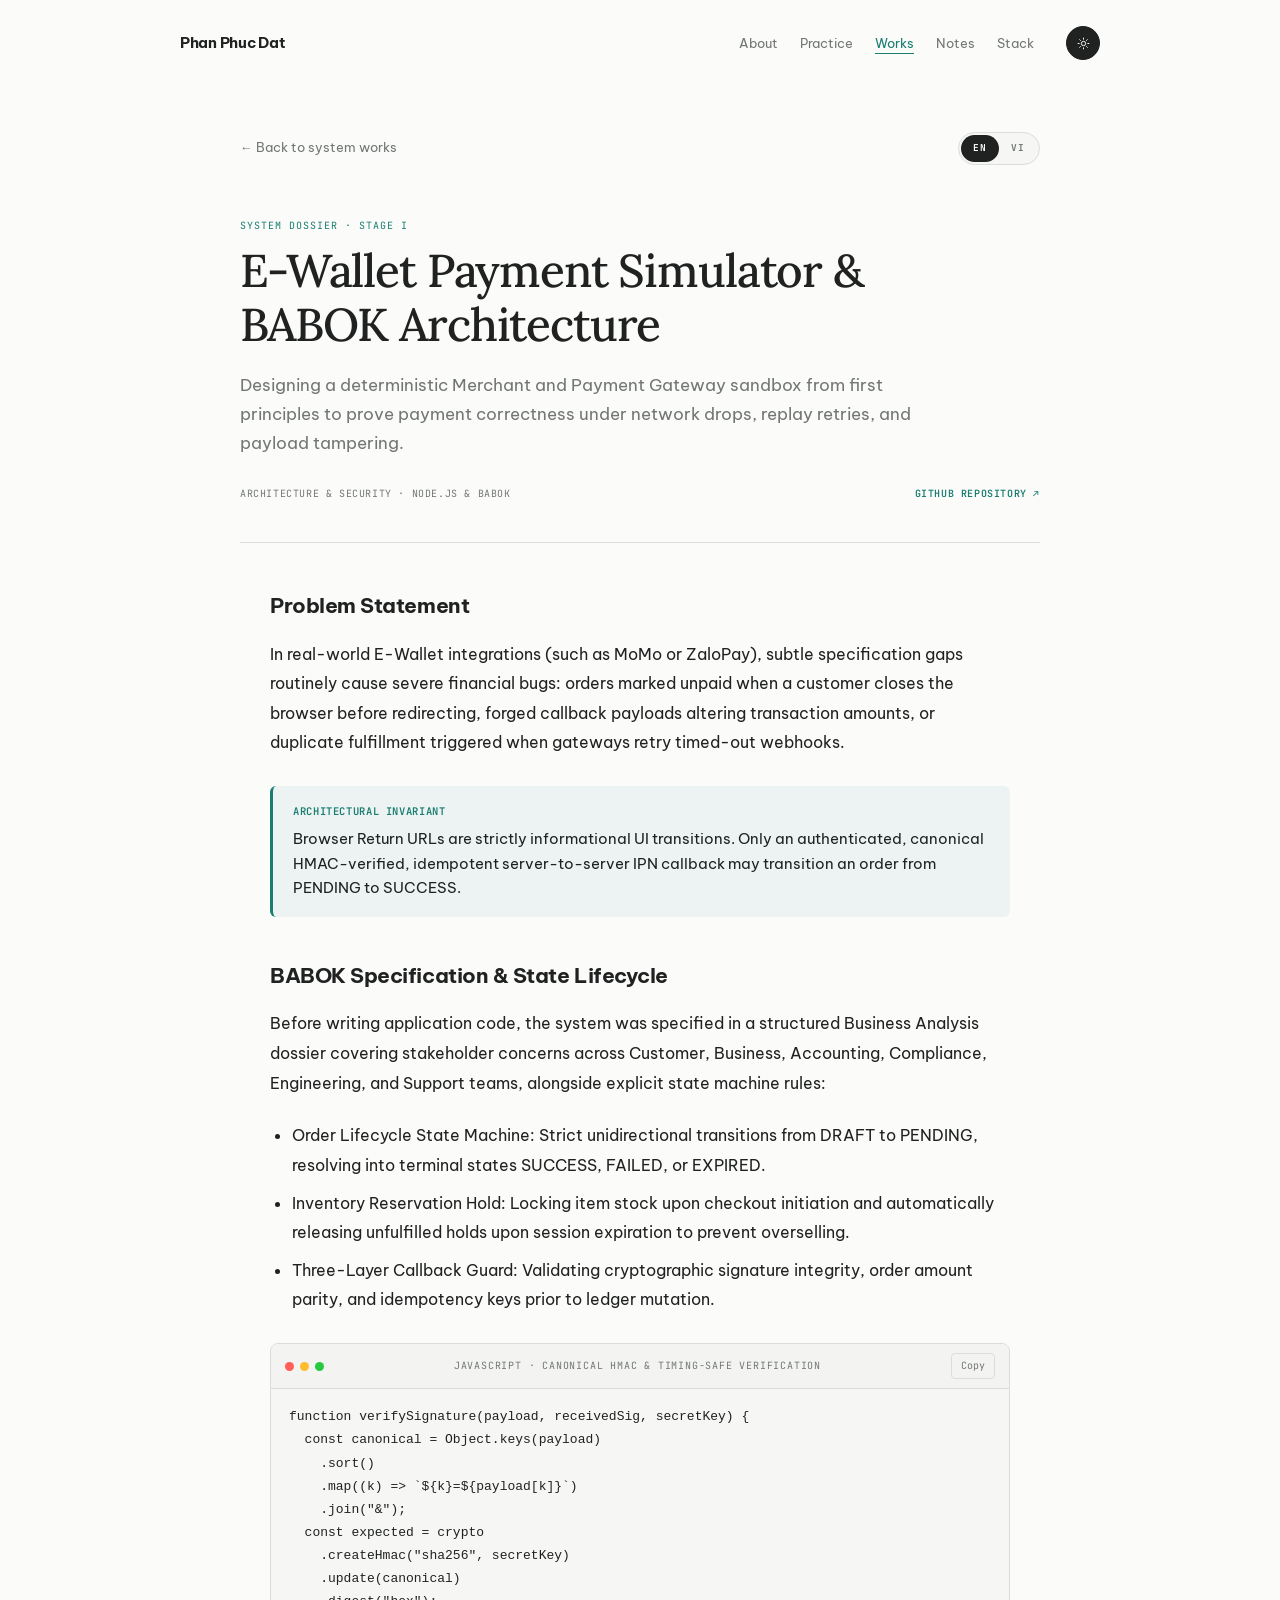
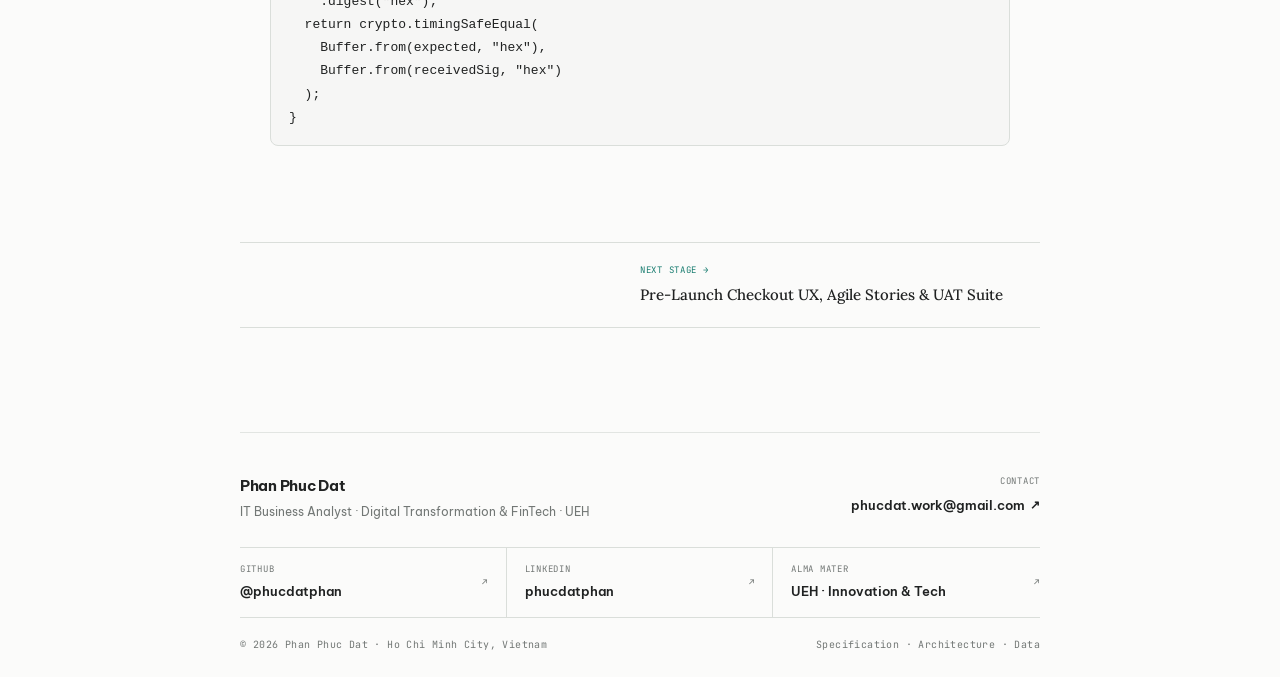
==== dossier.html @ 254a4514 "feat: rebuild multi-page editorial portfolio architecture inspired by nhdnhut.github.io" ====
<!doctype html>
<html lang="en">
<head>
  <meta charset="utf-8">
  <meta name="viewport" content="width=device-width, initial-scale=1">
  <meta name="description" content="Architectural System Dossier — Phan Phuc Dat">
  <title>System Dossier — Phan Phuc Dat</title>
  <link rel="icon" href="assets/favicon.svg" type="image/svg+xml">
  <link rel="preconnect" href="https://fonts.googleapis.com">
  <link rel="preconnect" href="https://fonts.gstatic.com" crossorigin>
  <script>document.documentElement.classList.add('js');try{document.documentElement.dataset.theme=localStorage.getItem('portfolio-theme')||(matchMedia('(prefers-color-scheme: dark)').matches?'dark':'light')}catch(e){document.documentElement.dataset.theme='light'}</script>
  <link rel="stylesheet" href="css/styles.css">
  <script defer src="config/portfolio.config.js"></script>
  <script defer src="js/site.js"></script>
</head>
<body data-page="dossier">
  <a class="skip-link" href="#main-content">Skip to content</a>
  <div class="site-shell">
    <div data-site-header></div>
    <main class="page-content" id="main-content">
      <div class="article-container" data-page-content></div>
    </main>
  </div>
</body>
</html>
---- css/styles.css ----
@import url("https://fonts.googleapis.com/css2?family=Be+Vietnam+Pro:ital,wght@0,300;0,400;0,500;0,600;0,700;1,400;1,600&family=JetBrains+Mono:ital,wght@0,400;0,500;0,600;1,400&family=Lora:ital,wght@0,400;0,500;0,600;1,400;1,500&display=swap");

:root {
  color-scheme: light;
  --page: #fbfbfa;
  --text: #202222;
  --muted: #727775;
  --line: #dadeda;
  --accent: #197d70;
  --spotlight: rgba(25, 125, 112, 0.055);
  --sans: "Be Vietnam Pro", -apple-system, BlinkMacSystemFont, "Segoe UI", Roboto, sans-serif;
  --serif: "Lora", Georgia, "Times New Roman", serif;
  --mono: "JetBrains Mono", "SFMono-Regular", Consolas, "Liberation Mono", monospace;
  --ease-out: cubic-bezier(0.16, 1, 0.3, 1);
}

:root[data-theme="dark"] {
  color-scheme: dark;
  --page: #171918;
  --text: #eeefec;
  --muted: #9b9f9c;
  --line: #343735;
  --accent: #71cabe;
  --spotlight: rgba(113, 202, 190, 0.065);
}

*, *::before, *::after { box-sizing: border-box; }
html { scroll-behavior: smooth; }
body {
  min-width: 0;
  min-height: 100vh;
  margin: 0;
  overflow-x: clip;
  color: var(--text);
  background: var(--page);
  font-family: var(--sans);
  font-size: 15px;
  line-height: 1.72;
  -webkit-font-smoothing: antialiased;
  transition: color 200ms ease, background-color 200ms ease;
}
a { color: inherit; text-decoration: none; }
button { font: inherit; }
img, svg { display: block; max-width: 100%; }
::selection { color: var(--page); background: var(--text); }

/* Subtle Cursor Aura */
.cursor-aura {
  position: fixed;
  top: 0;
  left: 0;
  z-index: -1;
  width: 480px;
  height: 480px;
  border-radius: 50%;
  pointer-events: none;
  background: radial-gradient(circle, var(--spotlight) 0%, transparent 68%);
  transform: translate3d(-999px, -999px, 0);
  will-change: transform;
}

/* Editorial First-Visit Preloader */
.site-loader {
  position: fixed;
  inset: 0;
  z-index: 120;
  background: var(--page);
  display: flex;
  flex-direction: column;
  align-items: center;
  justify-content: center;
  gap: 16px;
  transition: opacity 420ms var(--ease-out), visibility 420ms;
}
.site-loader.is-hidden {
  opacity: 0;
  visibility: hidden;
  pointer-events: none;
}
.loader-monogram {
  font-family: var(--serif);
  font-size: 24px;
  font-weight: 500;
  letter-spacing: -0.04em;
  color: var(--text);
}
.loader-track {
  width: 140px;
  height: 1.5px;
  background: var(--line);
  overflow: hidden;
}
.loader-fill {
  height: 100%;
  width: 0%;
  background: var(--accent);
  transition: width 460ms var(--ease-out);
}
.loader-label {
  font-family: var(--mono);
  font-size: 9px;
  letter-spacing: 0.14em;
  text-transform: uppercase;
  color: var(--muted);
}

/* Top Reading / Scroll Progress Hairline */
.scroll-progress {
  position: fixed;
  top: 0;
  left: 0;
  z-index: 90;
  width: 100%;
  height: 2px;
  background: var(--accent);
  transform-origin: 0 50%;
  transform: scaleX(0);
  will-change: transform;
}

.skip-link {
  position: fixed;
  z-index: 100;
  top: 10px;
  left: 10px;
  padding: 8px 12px;
  color: var(--page);
  background: var(--text);
  transform: translateY(-160%);
  font-size: 12px;
}
.skip-link:focus { transform: translateY(0); }

.site-shell { min-height: 100vh; display: flex; flex-direction: column; }
.page-content { flex: 1; opacity: 1; transform: none; }
.js .page-content { opacity: 0; transform: translateY(8px); }
.js .is-ready .page-content {
  opacity: 1;
  transform: none;
  transition: opacity 380ms var(--ease-out), transform 380ms var(--ease-out);
}
.js .is-leaving .page-content {
  opacity: 0;
  transform: translateY(-4px);
  transition: opacity 140ms ease, transform 140ms ease;
}

/* Header & Navigation */
.site-header {
  position: sticky;
  top: 0;
  z-index: 50;
  padding: 26px 0 16px;
  background: color-mix(in srgb, var(--page) 88%, transparent);
  backdrop-filter: blur(10px);
  -webkit-backdrop-filter: blur(10px);
  border-bottom: 1px solid transparent;
  transition: border-color 180ms ease, padding 180ms ease;
}
.site-header.is-scrolled {
  padding: 16px 0 14px;
  border-bottom-color: var(--line);
}
.header-inner {
  width: min(920px, calc(100% - 48px));
  display: grid;
  grid-template-columns: auto 1fr auto;
  align-items: center;
  gap: 32px;
  margin: 0 auto;
}
.brand {
  font-size: 14.5px;
  font-weight: 670;
  letter-spacing: -0.02em;
  white-space: nowrap;
  transition: opacity 150ms ease;
}
.brand:hover { opacity: 0.72; }
.main-nav {
  display: flex;
  align-items: center;
  justify-content: flex-end;
  gap: 22px;
}
.main-nav a {
  color: var(--muted);
  font-size: 13px;
  transition: color 150ms ease;
}
.main-nav a:hover,
.main-nav a[aria-current="page"] { color: var(--accent); }
.main-nav a[aria-current="page"] {
  text-decoration: underline;
  text-decoration-thickness: 1px;
  text-underline-offset: 5px;
}
.header-tools { display: flex; align-items: center; gap: 8px; }
.theme-toggle,
.menu-toggle {
  display: grid;
  place-items: center;
  padding: 0;
  border-radius: 50%;
  cursor: pointer;
}
.theme-toggle {
  width: 34px;
  height: 34px;
  flex: 0 0 34px;
  border: 1px solid var(--text);
  color: var(--page);
  background: var(--text);
  transition: opacity 150ms ease, transform 200ms var(--ease-out), color 180ms ease, background-color 180ms ease;
}
.theme-toggle:hover { opacity: 0.76; transform: scale(1.04); }
.theme-toggle svg { width: 13px; height: 13px; }

.menu-toggle {
  width: 34px;
  height: 34px;
  display: none;
  border: 1px solid var(--line);
  color: var(--text);
  background: transparent;
}
.menu-icon { position: relative; width: 14px; height: 10px; }
.menu-icon::before,
.menu-icon::after,
.menu-icon span {
  content: "";
  position: absolute;
  left: 0;
  width: 14px;
  height: 1px;
  background: currentColor;
  transition: transform 180ms ease, top 180ms ease, opacity 180ms ease;
}
.menu-icon::before { top: 0; }
.menu-icon span { top: 4.5px; }
.menu-icon::after { top: 9px; }
.menu-toggle[aria-expanded="true"] .menu-icon::before { top: 4.5px; transform: rotate(45deg); }
.menu-toggle[aria-expanded="true"] .menu-icon span { opacity: 0; }
.menu-toggle[aria-expanded="true"] .menu-icon::after { top: 4.5px; transform: rotate(-45deg); }

/* Layout Containers & Intro */
.container { width: min(920px, calc(100% - 48px)); margin: 0 auto; }
.article-container { width: min(800px, calc(100% - 48px)); margin: 0 auto; }

.intro {
  display: flex;
  align-items: center;
  justify-content: space-between;
  gap: 40px;
  padding: 74px 0 52px;
}
.overline {
  margin: 0 0 10px;
  color: var(--accent);
  font-family: var(--mono);
  font-size: 10px;
  letter-spacing: 0.1em;
  text-transform: uppercase;
}
.intro h1,
.page-intro h1 {
  margin: 0;
  font-weight: 680;
  line-height: 1.13;
  letter-spacing: -0.042em;
}
.intro h1 { font-size: clamp(34px, 5.4vw, 46px); }
.role { margin: 12px 0 0; color: var(--muted); font-size: 14px; }
.avatar {
  width: 98px;
  height: 98px;
  flex: 0 0 auto;
  border-radius: 50%;
  object-fit: cover;
  transition: transform 280ms var(--ease-out);
}
.avatar:hover { transform: scale(1.03); }

.page-intro { padding: 74px 0 50px; }
.page-intro h1 { max-width: 800px; font-size: clamp(34px, 5.2vw, 46px); }
.page-intro > p:last-child {
  max-width: 740px;
  margin: 18px 0 0;
  color: var(--muted);
  font-size: 15.5px;
  line-height: 1.72;
}

/* Sections & Prose */
.section { padding: 34px 0; }
.section h2 {
  width: max-content;
  max-width: 100%;
  margin: 0 0 18px;
  padding-bottom: 2px;
  border-bottom: 3px solid color-mix(in srgb, var(--text) 22%, transparent);
  font-size: 18px;
  font-weight: 670;
  line-height: 1.4;
  letter-spacing: -0.02em;
}
.prose { max-width: 780px; margin: 0; font-size: 15px; line-height: 1.78; }
.prose p { margin: 0 0 15px; }
.prose p:last-child { margin-bottom: 0; }
.prose a {
  color: var(--accent);
  text-decoration: underline;
  text-decoration-thickness: 1px;
  text-underline-offset: 3px;
  transition: color 150ms ease;
}
.prose a:hover { color: var(--text); }

.inline-links { display: flex; flex-wrap: wrap; gap: 12px 24px; margin-top: 22px; }
.inline-links a {
  display: inline-flex;
  align-items: center;
  gap: 5px;
  color: var(--accent);
  font-size: 13.5px;
  font-weight: 500;
  transition: transform 180ms var(--ease-out), color 150ms ease;
}
.inline-links a:hover {
  text-decoration: underline;
  text-underline-offset: 4px;
  transform: translateX(2px);
}
.arrow { font-size: 0.95em; line-height: 1; transition: transform 180ms var(--ease-out); }
a:hover .arrow { transform: translate(2px, -2px); }
.reach { padding-bottom: 52px; }

/* Scroll-Reveal Utility */
.reveal {
  opacity: 0;
  transform: translateY(16px);
  transition: opacity 560ms var(--ease-out), transform 560ms var(--ease-out);
  transition-delay: var(--d, 0ms);
}
.reveal.is-visible { opacity: 1; transform: translateY(0); }

/* Year / Now List */
.year-list { margin-top: 4px; border-top: 1px solid var(--line); }
.year-list > div {
  display: grid;
  grid-template-columns: 120px 1fr;
  gap: 24px;
  padding: 13px 0;
  border-bottom: 1px solid var(--line);
  transition: padding-left 200ms var(--ease-out);
}
.year-list > div:hover { padding-left: 6px; }
.year-list time,
.work-list time,
.research-list article > span,
.writing-list article > span,
.library-list > div > span {
  color: var(--muted);
  font-family: var(--mono);
  font-size: 9.5px;
  letter-spacing: 0.06em;
  text-transform: uppercase;
  padding-top: 4px;
}
.year-list p { margin: 0; font-size: 14.5px; line-height: 1.65; }
.year-list strong { font-weight: 640; }

/* Practice Directions & Field Notes Lists */
.research-list,
.work-list,
.library-list,
.writing-list { border-top: 1px solid var(--line); }

.research-list article,
.writing-list article {
  display: grid;
  grid-template-columns: 48px 1fr;
  gap: 24px;
  padding: 26px 0;
  border-bottom: 1px solid var(--line);
  transition: padding-left 220ms var(--ease-out), background-color 220ms ease;
}
.research-list article:hover,
.writing-list article:hover {
  padding-left: 8px;
}
.research-list small,
.writing-list small {
  color: var(--accent);
  font-family: var(--mono);
  font-size: 9px;
  letter-spacing: 0.08em;
  text-transform: uppercase;
}
.research-list h3,
.writing-list h3 {
  margin: 6px 0 8px;
  font-size: 18px;
  font-weight: 650;
  line-height: 1.42;
  letter-spacing: -0.02em;
  transition: color 160ms ease;
}
.writing-list a:hover h3 { color: var(--accent); }
.research-list p,
.writing-list p { margin: 0; color: var(--muted); font-size: 14px; line-height: 1.65; }
.writing-read-link {
  display: inline-flex;
  align-items: center;
  gap: 5px;
  margin-top: 12px;
  color: var(--accent);
  font-size: 12.5px;
  font-weight: 600;
}

/* Architectural Works Cards (Practice & Works Page) */
.filter-bar {
  display: flex;
  flex-wrap: wrap;
  gap: 8px;
  margin-bottom: 20px;
}
.filter-pill {
  padding: 5px 12px;
  border: 1px solid var(--line);
  border-radius: 999px;
  background: transparent;
  color: var(--muted);
  font-family: var(--mono);
  font-size: 10px;
  letter-spacing: 0.06em;
  text-transform: uppercase;
  cursor: pointer;
  transition: all 160ms ease;
}
.filter-pill:hover { color: var(--text); border-color: var(--text); }
.filter-pill.is-active {
  color: var(--page);
  background: var(--text);
  border-color: var(--text);
}

.research-works-list {
  border-top: 1px solid var(--line);
  margin-top: 8px;
}
.research-work-card {
  position: relative;
  padding: 28px 0;
  border-bottom: 1px solid var(--line);
  transition: padding-left 220ms var(--ease-out);
}
.research-work-card:hover { padding-left: 8px; }
.research-work-meta {
  display: flex;
  align-items: center;
  gap: 10px;
  margin-bottom: 8px;
}
.research-status {
  display: inline-block;
  font-family: var(--mono);
  font-size: 9px;
  font-weight: 600;
  text-transform: uppercase;
  letter-spacing: 0.06em;
  padding: 3px 9px;
  border-radius: 999px;
  background: color-mix(in srgb, var(--accent) 14%, transparent);
  color: var(--accent);
  border: 1px solid color-mix(in srgb, var(--accent) 30%, transparent);
}
.research-period {
  font-family: var(--mono);
  font-size: 9.5px;
  color: var(--muted);
  text-transform: uppercase;
}
.research-work-title {
  margin: 0 0 10px;
  font-size: 19.5px;
  font-weight: 670;
  letter-spacing: -0.02em;
  line-height: 1.35;
}
.research-title-link:hover { color: var(--accent); }
.research-work-abstract {
  margin: 0 0 16px;
  color: var(--muted);
  font-size: 14.5px;
  line-height: 1.7;
  max-width: 780px;
}
.research-explanation {
  margin: 16px 0;
  padding: 14px 18px;
  border-left: 3px solid var(--accent);
  background: color-mix(in srgb, var(--accent) 6%, var(--page));
  border-radius: 0 6px 6px 0;
  font-size: 13.5px;
  line-height: 1.68;
  max-width: 780px;
}
.research-explanation strong {
  display: block;
  margin-bottom: 5px;
  color: var(--accent);
  font-size: 10.5px;
  text-transform: uppercase;
  letter-spacing: 0.06em;
  font-family: var(--mono);
}
.research-explanation p { margin: 0; color: var(--text); }
.research-work-footer {
  display: flex;
  align-items: center;
  justify-content: space-between;
  gap: 16px;
  margin-top: 18px;
  flex-wrap: wrap;
}
.research-tags { display: flex; flex-wrap: wrap; gap: 6px; }
.tag-badge {
  font-family: var(--mono);
  font-size: 9.5px;
  padding: 3px 8px;
  border-radius: 4px;
  background: color-mix(in srgb, var(--line) 36%, transparent);
  color: var(--muted);
}
.research-links { display: flex; align-items: center; gap: 18px; flex-wrap: wrap; }
.research-link-btn {
  display: inline-flex;
  align-items: center;
  gap: 5px;
  font-size: 13px;
  font-weight: 600;
  color: var(--accent);
}
.research-link-btn:hover { text-decoration: underline; text-underline-offset: 4px; }

/* Stack / Catalog List */
.library-list > div {
  display: grid;
  grid-template-columns: 160px 1fr;
  gap: 28px;
  padding: 22px 0;
  border-bottom: 1px solid var(--line);
  transition: padding-left 200ms var(--ease-out);
}
.library-list > div:hover { padding-left: 6px; }
.library-list h3 {
  margin: 0 0 6px;
  font-size: 16px;
  font-weight: 650;
  letter-spacing: -0.02em;
}
.library-list p { margin: 0 0 12px; color: var(--muted); font-size: 13.5px; line-height: 1.65; }

/* Dossier & Field Note Article Reader */
.writing-article { padding: 54px 0 68px; }
.writing-article-toolbar {
  min-height: 34px;
  display: flex;
  align-items: center;
  justify-content: space-between;
  gap: 20px;
}
.writing-back {
  display: inline-flex;
  align-items: center;
  gap: 7px;
  color: var(--muted);
  font-size: 12.5px;
  transition: color 150ms ease, transform 180ms var(--ease-out);
}
.writing-back:hover { color: var(--accent); transform: translateX(-2px); }
.writing-language-toggle {
  display: inline-grid;
  grid-template-columns: repeat(2, 1fr);
  padding: 2px;
  border: 1px solid var(--line);
  border-radius: 999px;
  background: color-mix(in srgb, var(--line) 18%, transparent);
}
.writing-language-toggle button {
  min-width: 38px;
  height: 27px;
  padding: 0 10px;
  border: 0;
  border-radius: 999px;
  color: var(--muted);
  background: transparent;
  font: 700 9.5px/1 var(--mono);
  letter-spacing: 0.06em;
  cursor: pointer;
  transition: color 150ms ease, background 150ms ease;
}
.writing-language-toggle button[aria-pressed="true"] {
  color: var(--page);
  background: var(--text);
}

.writing-article-header {
  padding: 52px 0 40px;
  border-bottom: 1px solid var(--line);
}
.writing-article-header h1 {
  max-width: 760px;
  margin: 0;
  font-family: var(--serif);
  font-size: clamp(32px, 5vw, 46px);
  font-weight: 500;
  line-height: 1.16;
  letter-spacing: -0.025em;
}
.writing-lead {
  max-width: 720px;
  margin: 20px 0 0;
  color: var(--muted);
  font-size: 17px;
  line-height: 1.72;
}
.writing-meta {
  display: flex;
  flex-wrap: wrap;
  align-items: center;
  justify-content: space-between;
  gap: 16px;
  margin-top: 26px;
  color: var(--muted);
  font-family: var(--mono);
  font-size: 10px;
  letter-spacing: 0.06em;
  text-transform: uppercase;
}
.writing-body {
  max-width: 740px;
  margin: 0 auto;
  padding: 44px 0 28px;
  font-size: 16px;
  line-height: 1.85;
}
.writing-body h2 {
  margin: 40px 0 14px;
  font-size: 21px;
  font-weight: 670;
  letter-spacing: -0.022em;
}
.writing-body h2:first-child { margin-top: 0; }
.writing-body p { margin: 0 0 1.45em; }
.writing-body ul { margin: 0 0 1.5em; padding-left: 22px; }
.writing-body li { margin-bottom: 8px; }
.writing-body :not(pre) > code {
  padding: 2px 6px;
  border: 1px solid var(--line);
  border-radius: 4px;
  background: color-mix(in srgb, var(--line) 30%, transparent);
  color: var(--accent);
  font-family: var(--mono);
  font-size: 0.86em;
}

/* Callout & Code Window */
.callout {
  margin: 28px 0;
  padding: 16px 20px;
  border-radius: 6px;
  border-left: 3.5px solid var(--accent);
  background: color-mix(in srgb, var(--accent) 6%, transparent);
}
.callout-header {
  margin-bottom: 6px;
  font-family: var(--mono);
  font-weight: 600;
  font-size: 10.5px;
  text-transform: uppercase;
  letter-spacing: 0.06em;
  color: var(--accent);
}
.callout p { margin: 0; font-size: 14.5px; line-height: 1.68; }

.code-window {
  margin: 28px 0;
  border: 1px solid var(--line);
  border-radius: 8px;
  overflow: hidden;
  background: color-mix(in srgb, var(--line) 16%, var(--page));
}
.code-window-bar {
  display: flex;
  align-items: center;
  justify-content: space-between;
  padding: 9px 14px;
  border-bottom: 1px solid var(--line);
  background: color-mix(in srgb, var(--line) 24%, var(--page));
}
.code-dots { display: flex; align-items: center; gap: 6px; }
.code-dot { width: 9px; height: 9px; border-radius: 50%; }
.code-dot.red { background: #ff5f56; }
.code-dot.yellow { background: #ffbd2e; }
.code-dot.green { background: #27c93f; }
.code-lang {
  font-family: var(--mono);
  font-size: 10px;
  text-transform: uppercase;
  letter-spacing: 0.08em;
  color: var(--muted);
}
.code-copy-btn {
  padding: 3px 9px;
  font-family: var(--mono);
  font-size: 10px;
  color: var(--muted);
  background: transparent;
  border: 1px solid var(--line);
  border-radius: 4px;
  cursor: pointer;
  transition: all 150ms ease;
}
.code-copy-btn:hover { color: var(--text); border-color: var(--text); }
.code-copy-btn.is-copied { color: var(--accent); border-color: var(--accent); }
.code-window pre {
  margin: 0;
  padding: 16px 18px;
  overflow-x: auto;
  font-family: var(--mono);
  font-size: 13px;
  line-height: 1.7;
}

.writing-neighbors {
  display: grid;
  grid-template-columns: 1fr 1fr;
  margin-top: 40px;
  border-top: 1px solid var(--line);
  border-bottom: 1px solid var(--line);
}
.writing-neighbors > a { min-width: 0; padding: 20px 18px 22px 0; transition: opacity 150ms ease; }
.writing-neighbors > a + a { padding-right: 0; padding-left: 18px; border-left: 1px solid var(--line); text-align: right; }
.writing-neighbors small {
  display: block;
  margin-bottom: 6px;
  color: var(--accent);
  font-family: var(--mono);
  font-size: 9px;
  text-transform: uppercase;
  letter-spacing: 0.08em;
}
.writing-neighbors strong {
  display: block;
  font-family: var(--serif);
  font-size: 15px;
  font-weight: 500;
  line-height: 1.4;
}
.writing-neighbors a:hover strong { color: var(--accent); }

/* Shared Full-Bleed Footer */
.site-footer {
  position: relative;
  z-index: 0;
  margin-top: 36px;
  padding: 42px 0 38px;
  color: var(--text);
}
.site-footer::before {
  content: "";
  position: absolute;
  z-index: -1;
  inset: 0;
  border-top: 1px solid var(--line);
  background: var(--page);
  box-shadow: 0 0 0 100vmax var(--page);
  clip-path: inset(0 -100vmax);
}
.footer-main {
  display: grid;
  grid-template-columns: 1fr auto;
  align-items: start;
  gap: 32px;
  padding-bottom: 24px;
}
.footer-identity strong { display: block; font-size: 14.5px; font-weight: 670; letter-spacing: -0.02em; }
.footer-identity span { display: block; margin-top: 3px; color: var(--muted); font-size: 12px; }
.footer-contact { text-align: right; }
.footer-contact > span,
.footer-links a > span {
  display: block;
  color: var(--muted);
  font-family: var(--mono);
  font-size: 9px;
  letter-spacing: 0.08em;
  text-transform: uppercase;
}
.footer-contact a {
  display: inline-flex;
  align-items: center;
  gap: 5px;
  margin-top: 4px;
  font-size: 13px;
  font-weight: 600;
  transition: opacity 150ms ease;
}
.footer-contact a:hover,
.footer-links a:hover { opacity: 0.62; }
.footer-links {
  display: grid;
  grid-template-columns: repeat(3, 1fr);
  border-top: 1px solid var(--line);
  border-bottom: 1px solid var(--line);
}
.footer-links a {
  display: grid;
  grid-template-columns: 1fr 14px;
  gap: 4px 10px;
  min-width: 0;
  padding: 14px 18px;
  border-right: 1px solid var(--line);
  transition: opacity 150ms ease;
}
.footer-links a:first-child { padding-left: 0; }
.footer-links a:last-child { padding-right: 0; border-right: 0; }
.footer-links a strong {
  grid-column: 1;
  font-size: 12.5px;
  font-weight: 560;
  overflow: hidden;
  text-overflow: ellipsis;
  white-space: nowrap;
}
.footer-links a > .arrow { grid-column: 2; grid-row: 1 / span 2; align-self: center; justify-self: end; }
.footer-bottom {
  display: flex;
  align-items: center;
  justify-content: space-between;
  gap: 20px;
  margin-top: 18px;
  color: var(--muted);
  font-family: var(--mono);
  font-size: 10px;
  letter-spacing: 0.04em;
}

/* Back-to-top button */
.back-top {
  position: fixed;
  right: 24px;
  bottom: 24px;
  z-index: 60;
  width: 36px;
  height: 36px;
  border-radius: 50%;
  border: 1px solid var(--line);
  background: var(--page);
  color: var(--text);
  display: grid;
  place-items: center;
  cursor: pointer;
  opacity: 0;
  transform: translateY(10px);
  pointer-events: none;
  transition: opacity 220ms ease, transform 220ms var(--ease-out), border-color 160ms ease;
}
.back-top.is-shown { opacity: 1; transform: translateY(0); pointer-events: auto; }
.back-top:hover { border-color: var(--accent); color: var(--accent); transform: translateY(-2px); }

a:focus-visible,
button:focus-visible { outline: 2px solid var(--accent); outline-offset: 3px; }

/* Responsive */
@media (max-width: 760px) {
  .header-inner,
  .container,
  .article-container { width: min(100% - 32px, 720px); }
  .main-nav {
    position: absolute;
    z-index: 40;
    top: 62px;
    left: 16px;
    right: 16px;
    display: none;
    flex-direction: column;
    align-items: flex-start;
    gap: 0;
    padding: 12px 16px;
    border: 1px solid var(--line);
    background: var(--page);
  }
  .main-nav.is-open { display: flex; }
  .main-nav a { width: 100%; padding: 9px 0; }
  .menu-toggle { display: grid; }
  .intro, .page-intro { padding-top: 52px; }
  .library-list > div { grid-template-columns: 1fr; gap: 6px; }
  .cursor-aura { display: none; }
}

@media (max-width: 520px) {
  .intro { align-items: flex-end; gap: 18px; }
  .avatar { width: 74px; height: 74px; }
  .year-list > div { grid-template-columns: 84px 1fr; gap: 14px; }
  .research-list article, .writing-list article { grid-template-columns: 32px 1fr; gap: 12px; }
  .writing-neighbors { grid-template-columns: 1fr; }
  .writing-neighbors > a + a { padding-left: 0; border-left: 0; border-top: 1px solid var(--line); text-align: left; }
  .footer-main, .footer-links { grid-template-columns: 1fr; gap: 16px; }
  .footer-contact { text-align: left; }
  .footer-links a, .footer-links a:first-child, .footer-links a:last-child {
    padding: 12px 0;
    border-right: 0;
    border-bottom: 1px solid var(--line);
  }
  .footer-links a:last-child { border-bottom: 0; }
  .footer-bottom { flex-direction: column; align-items: flex-start; gap: 8px; }
}

@media (prefers-reduced-motion: reduce) {
  *, *::before, *::after { animation-duration: 0.01ms !important; transition-duration: 0.01ms !important; scroll-behavior: auto !important; }
  .site-loader { display: none !important; }
  .reveal, .js .page-content { opacity: 1 !important; transform: none !important; }
}
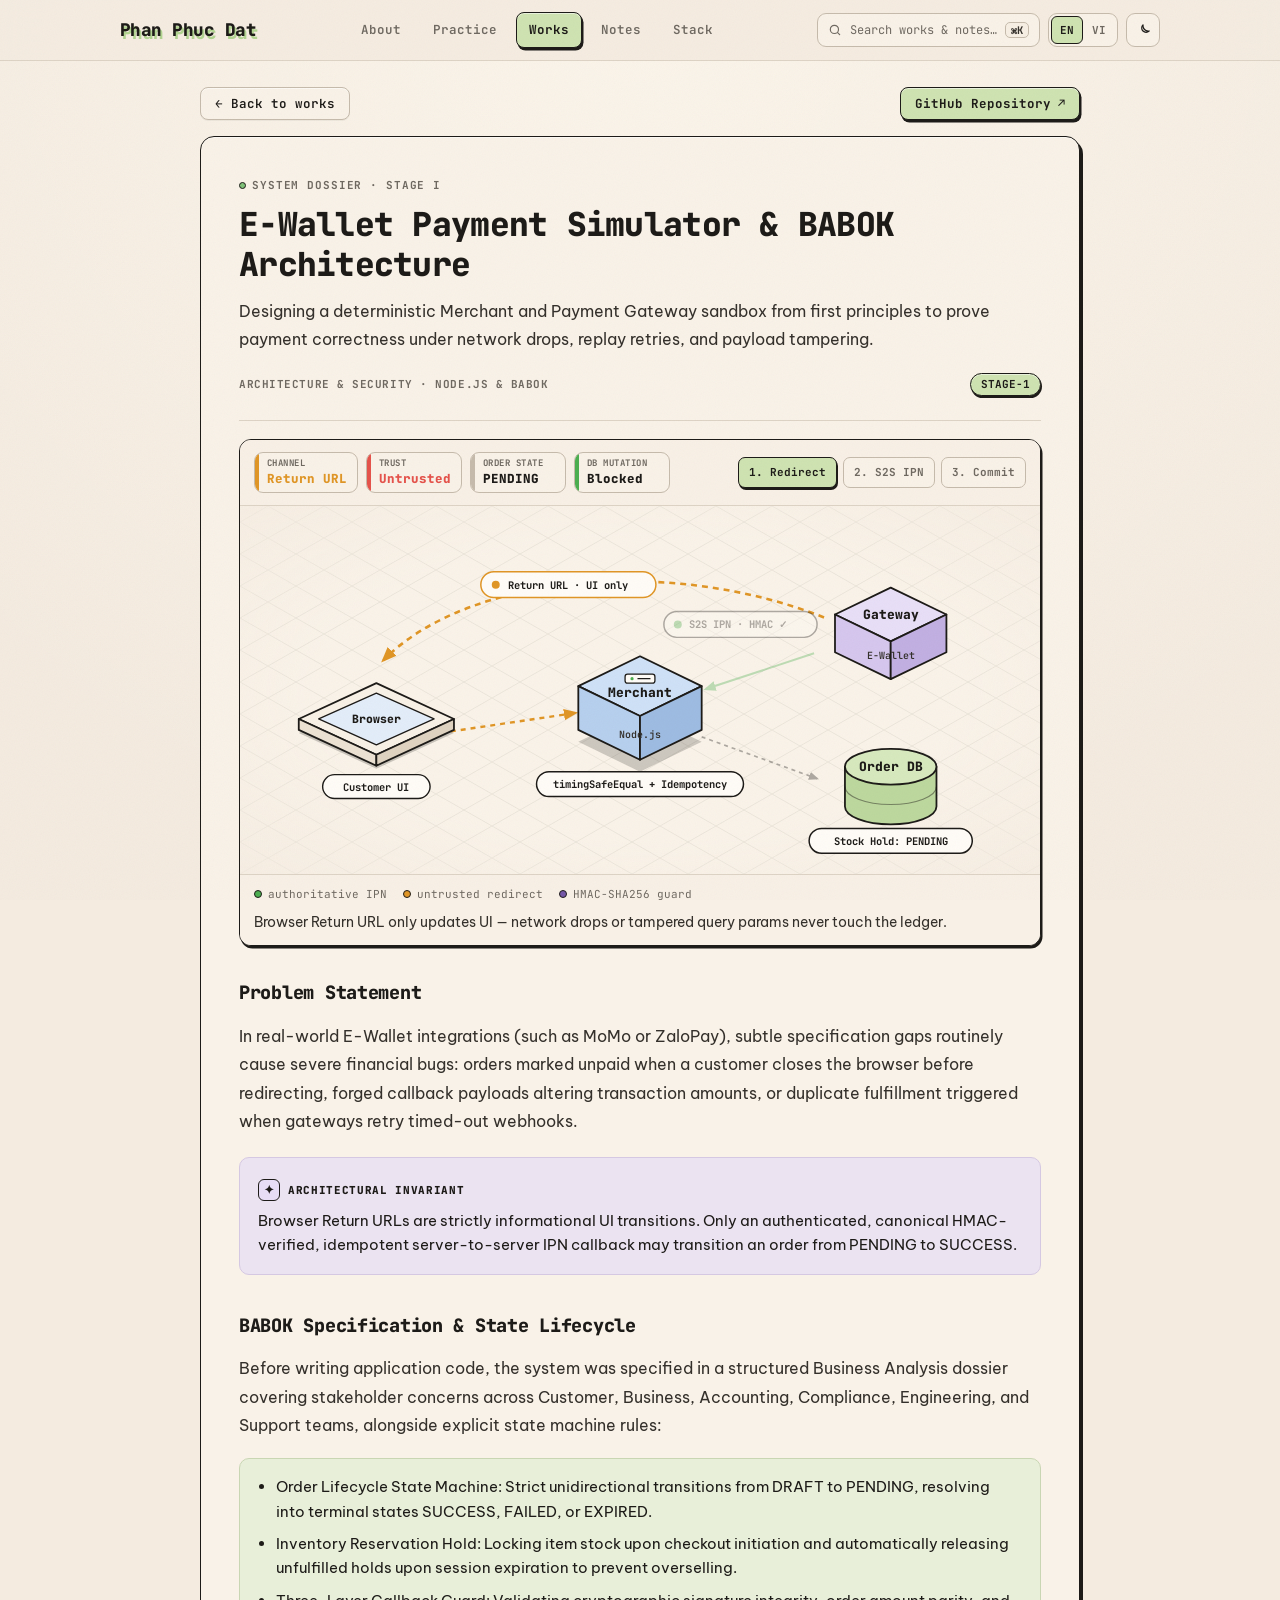
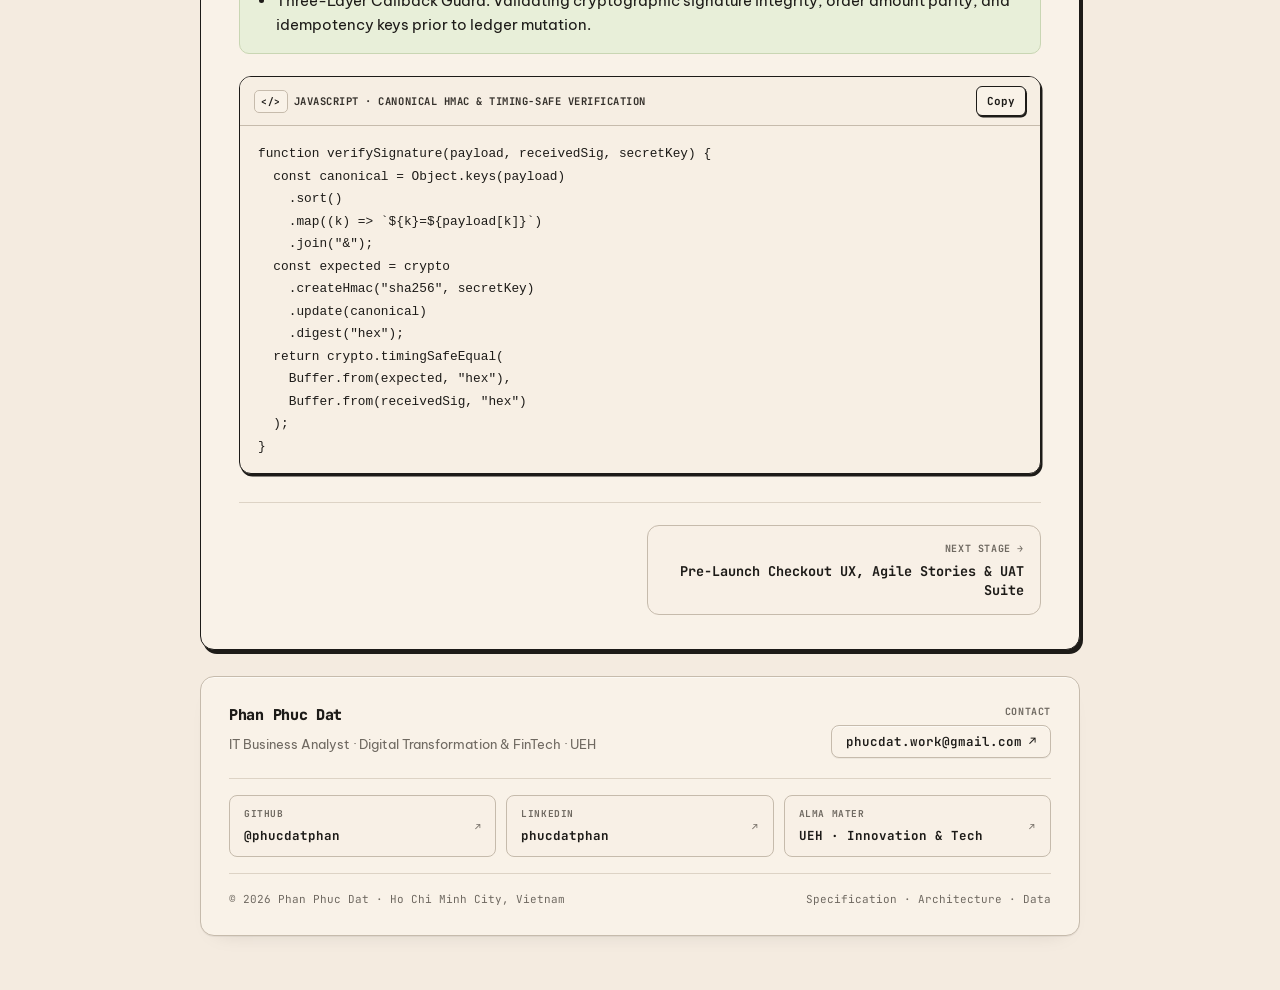
==== commit 48e851ed: "Redesign portfolio with warm paper neo-brutalist theme, Cmd+K search, and interactive SVG diagrams" ====
--- a/dossier.html
+++ b/dossier.html
@@ -3,14 +3,16 @@
 <head>
   <meta charset="utf-8">
   <meta name="viewport" content="width=device-width, initial-scale=1">
+  <meta name="theme-color" content="#f4ebe0">
   <meta name="description" content="Architectural System Dossier — Phan Phuc Dat">
   <title>System Dossier — Phan Phuc Dat</title>
   <link rel="icon" href="assets/favicon.svg" type="image/svg+xml">
   <link rel="preconnect" href="https://fonts.googleapis.com">
   <link rel="preconnect" href="https://fonts.gstatic.com" crossorigin>
-  <script>document.documentElement.classList.add('js');try{document.documentElement.dataset.theme=localStorage.getItem('portfolio-theme')||(matchMedia('(prefers-color-scheme: dark)').matches?'dark':'light')}catch(e){document.documentElement.dataset.theme='light'}</script>
+  <script>document.documentElement.classList.add('js');try{document.documentElement.dataset.theme=localStorage.getItem('portfolio-theme')||'light'}catch(e){document.documentElement.dataset.theme='light'}</script>
   <link rel="stylesheet" href="css/styles.css">
   <script defer src="config/portfolio.config.js"></script>
+  <script defer src="js/diagrams.js"></script>
   <script defer src="js/site.js"></script>
 </head>
 <body data-page="dossier">
--- a/css/styles.css
+++ b/css/styles.css
@@ -1,118 +1,220 @@
-@import url("https://fonts.googleapis.com/css2?family=Be+Vietnam+Pro:ital,wght@0,300;0,400;0,500;0,600;0,700;1,400;1,600&family=JetBrains+Mono:ital,wght@0,400;0,500;0,600;1,400&family=Lora:ital,wght@0,400;0,500;0,600;1,400;1,500&display=swap");
+@import url("https://fonts.googleapis.com/css2?family=Be+Vietnam+Pro:ital,wght@0,400;0,500;0,600;0,700;1,400&family=JetBrains+Mono:ital,wght@0,400;0,500;0,600;0,700;0,800;1,400&display=swap");
 
 :root {
   color-scheme: light;
-  --page: #fbfbfa;
-  --text: #202222;
-  --muted: #727775;
-  --line: #dadeda;
-  --accent: #197d70;
-  --spotlight: rgba(25, 125, 112, 0.055);
+  /* Core Paper & Ink (designed-to-scale palette) */
+  --paper: #f4ebe0;
+  --paper-2: #f7efe4;
+  --sheet: #f9f2e8;
+  --card: #f8f0e6;
+  --card-2: #f6eee3;
+  --stage-bg: #faf3e9;
+
+  --ink: #1d1b18;
+  --ink-2: #34302b;
+  --muted: #6f6961;
+  --muted-2: #8b847a;
+  --edge: #46413b;
+  --line: #ddd3c5;
+  --line-soft: #e6ddd0;
+  --line-strong: #c6bbac;
+  --drop: #1d1b18;
+
+  /* Semantic Pastel Accents */
+  --green: #cfe3b2;
+  --green-2: #b2d491;
+  --green-3: #7fc278;
+  --green-tile: #e8efd9;
+  --green-tile-line: #c9d6b3;
+
+  --violet: #e7ddf5;
+  --violet-tile: #ebe3f1;
+  --violet-tile-line: #d5c8e2;
+
+  --sand: #f6e6c9;
+  --sand-line: #dfc89e;
+  --mint: #dff0de;
+  --mint-line: #bdd7bb;
+  --orange: #fcdcbd;
+
+  --warn-bg: #fbebe7;
+  --warn-line: #ebbcb3;
+  --warn-ink: #8f2a22;
+
+  --good: #4caf50;
+  --warn: #e09626;
+  --bad: #e5534b;
+
+  /* Highlighter & Glow */
+  --hl-green: rgba(178, 212, 145, 0.56);
+  --hl-green-strong: rgba(178, 212, 145, 0.78);
+  --top-glow: rgba(255, 250, 240, 0.65);
+  --specular: rgba(255, 255, 255, 0.55);
+
+  /* Isometric SVG Palette (Light) */
+  --svg-cream: #f8f1e6;
+  --svg-cream-side: #ece2d3;
+  --svg-cream-dark: #dfd3c1;
+  --svg-blue-top: #cfe1f7;
+  --svg-blue-left: #b7d0ee;
+  --svg-blue-right: #9ebce2;
+  --svg-blue-soft: #e3edf9;
+  --svg-blue-stroke: #3b6ea5;
+  --svg-violet-top: #e8dff7;
+  --svg-violet-left: #d6c7ee;
+  --svg-violet-right: #c2b0e2;
+  --svg-violet-stroke: #7558a8;
+  --svg-green-top: #d7e9be;
+  --svg-green-side: #bdd89e;
+  --svg-green-dark: #a6c785;
+  --svg-sand-top: #f8e8ca;
+  --svg-sand-left: #ebd4ad;
+  --svg-sand-right: #dec092;
+  --svg-pill-bg: #fffcf7;
+  --svg-shadow: #1d1b18;
+  --grid-stroke: rgba(111, 105, 97, 0.14);
+
+  /* Radii & Shadows */
+  --radius-btn: 8px;
+  --radius-chip: 9px;
+  --radius-callout: 10px;
+  --radius-card: 12px;
+  --radius-sheet: 14px;
+  --pop-shadow: 1.5px 2.5px 0 var(--drop);
+  --pop-shadow-lg: 3px 4px 0 var(--drop);
+  --brand-shadow: 2px 2.5px 0 var(--green-2);
+  --brand-shadow-hover: 3px 3.5px 0 var(--green-2);
+  --sheet-shadow: inset 0 1px 0 var(--specular), 0 1px 0 rgba(29, 27, 24, 0.06), 0 18px 36px -28px rgba(29, 27, 24, 0.25);
+  --card-shadow: inset 0 1px 0 var(--specular), 0 1px 0 rgba(29, 27, 24, 0.05), 0 10px 22px -18px rgba(29, 27, 24, 0.22);
+
+  /* Hybrid Typography (User choice: JetBrains Mono headings/UI + Be Vietnam Pro prose) */
+  --mono: "JetBrains Mono", ui-monospace, SFMono-Regular, Menlo, Consolas, monospace;
   --sans: "Be Vietnam Pro", -apple-system, BlinkMacSystemFont, "Segoe UI", Roboto, sans-serif;
-  --serif: "Lora", Georgia, "Times New Roman", serif;
-  --mono: "JetBrains Mono", "SFMono-Regular", Consolas, "Liberation Mono", monospace;
   --ease-out: cubic-bezier(0.16, 1, 0.3, 1);
 }
 
 :root[data-theme="dark"] {
   color-scheme: dark;
-  --page: #171918;
-  --text: #eeefec;
-  --muted: #9b9f9c;
-  --line: #343735;
-  --accent: #71cabe;
-  --spotlight: rgba(113, 202, 190, 0.065);
+  --paper: #211e1a;
+  --paper-2: #25211c;
+  --sheet: #28241f;
+  --card: #26231e;
+  --card-2: #24201c;
+  --stage-bg: #292520;
+
+  --ink: #efe6d6;
+  --ink-2: #ddd3c2;
+  --muted: #a3998b;
+  --muted-2: #8d7f6c;
+  --edge: #c6bfb7;
+  --line: #36312a;
+  --line-soft: #2e2923;
+  --line-strong: #51493f;
+  --drop: #050403;
+
+  --green: #3f4c2b;
+  --green-2: #2e3b22;
+  --green-3: #689e62;
+  --green-tile: #333d25;
+  --green-tile-line: #495736;
+
+  --violet: #493563;
+  --violet-tile: #362947;
+  --violet-tile-line: #523f6a;
+
+  --sand: #4f402a;
+  --sand-line: #6d583a;
+  --mint: #2f4a2e;
+  --mint-line: #456b43;
+  --orange: #5a4531;
+
+  --warn-bg: #523029;
+  --warn-line: #73453b;
+  --warn-ink: #f5b3aa;
+
+  --good: #6bc46d;
+  --warn: #ebb04b;
+  --bad: #ef746d;
+
+  --hl-green: rgba(127, 194, 120, 0.24);
+  --hl-green-strong: rgba(127, 194, 120, 0.38);
+  --top-glow: rgba(239, 230, 214, 0.045);
+  --specular: rgba(255, 250, 240, 0.06);
+
+  /* Isometric SVG Palette (Dark Espresso) */
+  --svg-cream: #342f28;
+  --svg-cream-side: #2b2721;
+  --svg-cream-dark: #23201b;
+  --svg-blue-top: #374b63;
+  --svg-blue-left: #2d3e52;
+  --svg-blue-right: #243344;
+  --svg-blue-soft: #2a3747;
+  --svg-blue-stroke: #7cb2ec;
+  --svg-violet-top: #4b3963;
+  --svg-violet-left: #3d2e52;
+  --svg-violet-right: #312542;
+  --svg-violet-stroke: #b59be3;
+  --svg-green-top: #42522d;
+  --svg-green-side: #344224;
+  --svg-green-dark: #29351c;
+  --svg-sand-top: #5c492e;
+  --svg-sand-left: #4b3b25;
+  --svg-sand-right: #3d301d;
+  --svg-pill-bg: #221f1b;
+  --svg-shadow: #050403;
+  --grid-stroke: rgba(239, 230, 214, 0.08);
+  --brand-shadow: 2px 2.5px 0 #050403, 3.5px 4px 0 var(--green);
+  --brand-shadow-hover: 3px 3.5px 0 #050403, 4.5px 5px 0 var(--green);
 }
 
 *, *::before, *::after { box-sizing: border-box; }
 html { scroll-behavior: smooth; }
+
 body {
+  position: relative;
   min-width: 0;
   min-height: 100vh;
   margin: 0;
   overflow-x: clip;
-  color: var(--text);
-  background: var(--page);
+  color: var(--ink);
+  background: radial-gradient(120% 55% at 50% 0%, var(--top-glow), transparent 62%), var(--paper);
   font-family: var(--sans);
   font-size: 15px;
   line-height: 1.72;
   -webkit-font-smoothing: antialiased;
   transition: color 200ms ease, background-color 200ms ease;
 }
-a { color: inherit; text-decoration: none; }
-button { font: inherit; }
-img, svg { display: block; max-width: 100%; }
-::selection { color: var(--page); background: var(--text); }
-
-/* Subtle Cursor Aura */
-.cursor-aura {
-  position: fixed;
-  top: 0;
-  left: 0;
-  z-index: -1;
-  width: 480px;
-  height: 480px;
-  border-radius: 50%;
-  pointer-events: none;
-  background: radial-gradient(circle, var(--spotlight) 0%, transparent 68%);
-  transform: translate3d(-999px, -999px, 0);
-  will-change: transform;
-}
-
-/* Editorial First-Visit Preloader */
-.site-loader {
+
+/* Tactile Paper Noise Overlay */
+body::before {
+  content: "";
   position: fixed;
   inset: 0;
-  z-index: 120;
-  background: var(--page);
-  display: flex;
-  flex-direction: column;
-  align-items: center;
-  justify-content: center;
-  gap: 16px;
-  transition: opacity 420ms var(--ease-out), visibility 420ms;
-}
-.site-loader.is-hidden {
-  opacity: 0;
-  visibility: hidden;
+  z-index: 999;
   pointer-events: none;
-}
-.loader-monogram {
-  font-family: var(--serif);
-  font-size: 24px;
-  font-weight: 500;
-  letter-spacing: -0.04em;
-  color: var(--text);
-}
-.loader-track {
-  width: 140px;
-  height: 1.5px;
-  background: var(--line);
-  overflow: hidden;
-}
-.loader-fill {
-  height: 100%;
-  width: 0%;
-  background: var(--accent);
-  transition: width 460ms var(--ease-out);
-}
-.loader-label {
-  font-family: var(--mono);
-  font-size: 9px;
-  letter-spacing: 0.14em;
-  text-transform: uppercase;
-  color: var(--muted);
-}
-
-/* Top Reading / Scroll Progress Hairline */
+  opacity: 0.045;
+  mix-blend-mode: multiply;
+  background-image: url("data:image/svg+xml,%3Csvg xmlns='http://www.w3.org/2000/svg' width='220' height='220'%3E%3Cfilter id='n'%3E%3CfeTurbulence type='fractalNoise' baseFrequency='0.85' numOctaves='3' stitchTiles='stitch'/%3E%3C/filter%3E%3Crect width='220' height='220' filter='url(%23n)'/%3E%3C/svg%3E");
+}
+:root[data-theme="dark"] body::before {
+  opacity: 0.06;
+  mix-blend-mode: soft-light;
+}
+
+a { color: inherit; text-decoration: none; }
+button { font: inherit; color: inherit; }
+img, svg { display: block; max-width: 100%; }
+::selection { color: var(--ink); background: var(--green); }
+
+/* Reading Progress Hairline */
 .scroll-progress {
   position: fixed;
   top: 0;
   left: 0;
-  z-index: 90;
+  z-index: 95;
   width: 100%;
-  height: 2px;
-  background: var(--accent);
+  height: 3px;
+  background: var(--green-3);
   transform-origin: 0 50%;
   transform: scaleX(0);
   will-change: transform;
@@ -120,306 +222,687 @@
 
 .skip-link {
   position: fixed;
-  z-index: 100;
+  z-index: 120;
   top: 10px;
   left: 10px;
   padding: 8px 12px;
-  color: var(--page);
-  background: var(--text);
-  transform: translateY(-160%);
+  border: 1.5px solid var(--ink);
+  border-radius: var(--radius-btn);
+  color: var(--ink);
+  background: var(--green);
+  box-shadow: var(--pop-shadow);
+  transform: translateY(-180%);
+  font-family: var(--mono);
   font-size: 12px;
+  font-weight: 700;
 }
 .skip-link:focus { transform: translateY(0); }
 
-.site-shell { min-height: 100vh; display: flex; flex-direction: column; }
-.page-content { flex: 1; opacity: 1; transform: none; }
-.js .page-content { opacity: 0; transform: translateY(8px); }
-.js .is-ready .page-content {
-  opacity: 1;
-  transform: none;
-  transition: opacity 380ms var(--ease-out), transform 380ms var(--ease-out);
-}
-.js .is-leaving .page-content {
-  opacity: 0;
-  transform: translateY(-4px);
-  transition: opacity 140ms ease, transform 140ms ease;
-}
-
-/* Header & Navigation */
+.site-shell {
+  min-height: 100vh;
+  display: flex;
+  flex-direction: column;
+}
+.page-content {
+  flex: 1;
+  transition: opacity 160ms ease;
+}
+.js .is-leaving .page-content { opacity: 0.35; }
+
+/* ============================
+   Shared Tactile Primitives
+   ============================ */
+.btn-pop {
+  display: inline-flex;
+  align-items: center;
+  justify-content: center;
+  gap: 7px;
+  padding: 8px 14px;
+  border: 1.4px solid var(--ink);
+  border-radius: var(--radius-btn);
+  background: var(--green);
+  color: var(--ink);
+  font-family: var(--mono);
+  font-size: 12.5px;
+  font-weight: 700;
+  font-feature-settings: "calt" 0, "liga" 0;
+  line-height: 1.2;
+  box-shadow: inset 0 1px 0 var(--specular), var(--pop-shadow);
+  cursor: pointer;
+  transition: transform 110ms ease, box-shadow 110ms ease, background-color 150ms ease;
+}
+.btn-pop:hover { background: var(--green-2); }
+.btn-pop:active {
+  transform: translate(1px, 1.5px);
+  box-shadow: none;
+}
+
+.btn-ghost {
+  display: inline-flex;
+  align-items: center;
+  justify-content: center;
+  gap: 7px;
+  padding: 8px 14px;
+  border: 1.3px solid var(--line-strong);
+  border-radius: var(--radius-btn);
+  background: var(--sheet);
+  color: var(--ink);
+  font-family: var(--mono);
+  font-size: 12.5px;
+  font-weight: 600;
+  font-feature-settings: "calt" 0, "liga" 0;
+  line-height: 1.2;
+  box-shadow: inset 0 1px 0 var(--specular), 0 1px 0 rgba(29, 27, 24, 0.05);
+  cursor: pointer;
+  transition: border-color 150ms ease, background-color 150ms ease, transform 110ms ease, box-shadow 110ms ease;
+}
+.btn-ghost:hover {
+  border-color: var(--ink);
+  background: var(--paper-2);
+  box-shadow: var(--pop-shadow);
+}
+.btn-ghost:active {
+  transform: translate(1px, 1.5px);
+  box-shadow: none;
+}
+
+.meta-pill {
+  display: inline-flex;
+  align-items: center;
+  gap: 5px;
+  padding: 4px 10px;
+  border: 1.3px solid var(--ink);
+  border-radius: 13px;
+  font-family: var(--mono);
+  font-size: 11px;
+  font-weight: 700;
+  font-feature-settings: "calt" 0, "liga" 0;
+  line-height: 1.2;
+  color: var(--ink);
+  box-shadow: inset 0 1px 0 var(--specular), 1px 2px 0 var(--drop);
+  white-space: nowrap;
+}
+.meta-pill--sand { background: var(--sand); }
+.meta-pill--mint { background: var(--mint); }
+.meta-pill--violet { background: var(--violet); }
+.meta-pill--green { background: var(--green); }
+
+/* ============================
+   Header & Navigation (Topbar)
+   ============================ */
 .site-header {
   position: sticky;
   top: 0;
-  z-index: 50;
-  padding: 26px 0 16px;
-  background: color-mix(in srgb, var(--page) 88%, transparent);
+  z-index: 60;
+  background: color-mix(in srgb, var(--paper) 90%, transparent);
   backdrop-filter: blur(10px);
   -webkit-backdrop-filter: blur(10px);
-  border-bottom: 1px solid transparent;
-  transition: border-color 180ms ease, padding 180ms ease;
+  border-bottom: 1px solid var(--line);
+  transition: box-shadow 180ms ease, border-color 180ms ease;
 }
 .site-header.is-scrolled {
-  padding: 16px 0 14px;
-  border-bottom-color: var(--line);
-}
+  border-bottom-color: var(--line-strong);
+  box-shadow: 0 8px 24px -20px rgba(29, 27, 24, 0.25);
+}
+
 .header-inner {
-  width: min(920px, calc(100% - 48px));
-  display: grid;
-  grid-template-columns: auto 1fr auto;
-  align-items: center;
-  gap: 32px;
+  width: min(1040px, calc(100% - 40px));
+  min-height: 60px;
   margin: 0 auto;
-}
+  display: flex;
+  align-items: center;
+  justify-content: space-between;
+  gap: 16px;
+  padding: 10px 0;
+}
+
 .brand {
-  font-size: 14.5px;
-  font-weight: 670;
-  letter-spacing: -0.02em;
+  display: inline-flex;
+  align-items: center;
+  padding: 2px 0;
+  color: var(--ink);
+  font-family: var(--mono);
+  font-size: 17.5px;
+  font-weight: 800;
+  letter-spacing: -0.03em;
+  font-feature-settings: "calt" 0, "liga" 0;
   white-space: nowrap;
-  transition: opacity 150ms ease;
-}
-.brand:hover { opacity: 0.72; }
+  text-shadow: var(--brand-shadow);
+  transition: transform 140ms var(--ease-out), text-shadow 140ms var(--ease-out);
+}
+.brand:hover {
+  transform: translate(-0.5px, -0.5px);
+  text-shadow: var(--brand-shadow-hover);
+}
+.brand:active {
+  transform: translate(1px, 1.5px);
+  text-shadow: none;
+}
+
 .main-nav {
   display: flex;
   align-items: center;
-  justify-content: flex-end;
-  gap: 22px;
+  gap: 6px;
 }
 .main-nav a {
-  color: var(--muted);
-  font-size: 13px;
-  transition: color 150ms ease;
-}
-.main-nav a:hover,
-.main-nav a[aria-current="page"] { color: var(--accent); }
+  padding: 6px 12px;
+  border: 1.3px solid transparent;
+  border-radius: var(--radius-btn);
+  color: var(--muted);
+  font-family: var(--mono);
+  font-size: 12.5px;
+  font-weight: 600;
+  font-feature-settings: "calt" 0, "liga" 0;
+  transition: color 140ms ease, background-color 140ms ease, border-color 140ms ease;
+}
+.main-nav a:hover {
+  color: var(--ink);
+  background: var(--paper-2);
+  border-color: var(--line-strong);
+}
 .main-nav a[aria-current="page"] {
-  text-decoration: underline;
-  text-decoration-thickness: 1px;
-  text-underline-offset: 5px;
-}
-.header-tools { display: flex; align-items: center; gap: 8px; }
-.theme-toggle,
-.menu-toggle {
+  color: var(--ink);
+  background: var(--green);
+  border-color: var(--ink);
+  font-weight: 700;
+  box-shadow: inset 0 1px 0 var(--specular), var(--pop-shadow);
+}
+
+.header-tools {
+  display: flex;
+  align-items: center;
+  gap: 8px;
+}
+
+/* Search Trigger Button (⌘K) */
+.search-trigger {
+  display: inline-flex;
+  align-items: center;
+  gap: 8px;
+  height: 34px;
+  padding: 0 10px;
+  border: 1.3px solid var(--line-strong);
+  border-radius: var(--radius-chip);
+  background: var(--sheet);
+  color: var(--muted);
+  font-family: var(--mono);
+  font-size: 12px;
+  cursor: pointer;
+  transition: border-color 150ms ease, color 150ms ease, box-shadow 150ms ease;
+}
+.search-trigger:hover {
+  color: var(--ink);
+  border-color: var(--ink);
+  box-shadow: var(--pop-shadow);
+}
+.search-trigger svg { width: 14px; height: 14px; flex: 0 0 auto; }
+.search-trigger kbd {
+  padding: 2px 5px;
+  border: 1px solid var(--line-strong);
+  border-radius: 5px;
+  background: var(--paper-2);
+  color: var(--ink-2);
+  font-family: var(--mono);
+  font-size: 10.5px;
+  font-weight: 700;
+  line-height: 1;
+}
+
+.lang-toggle {
+  display: inline-grid;
+  grid-template-columns: repeat(2, 1fr);
+  padding: 2px;
+  border: 1.3px solid var(--line-strong);
+  border-radius: var(--radius-chip);
+  background: var(--sheet);
+}
+.lang-toggle button {
+  min-width: 32px;
+  height: 28px;
+  padding: 0 8px;
+  border: 1px solid transparent;
+  border-radius: 6px;
+  color: var(--muted);
+  background: transparent;
+  font-family: var(--mono);
+  font-size: 11px;
+  font-weight: 700;
+  cursor: pointer;
+  transition: all 140ms ease;
+}
+.lang-toggle button:hover { color: var(--ink); }
+.lang-toggle button[aria-pressed="true"] {
+  color: var(--ink);
+  background: var(--green);
+  border-color: var(--ink);
+}
+
+.icon-btn {
   display: grid;
   place-items: center;
-  padding: 0;
-  border-radius: 50%;
-  cursor: pointer;
-}
-.theme-toggle {
   width: 34px;
   height: 34px;
-  flex: 0 0 34px;
-  border: 1px solid var(--text);
-  color: var(--page);
-  background: var(--text);
-  transition: opacity 150ms ease, transform 200ms var(--ease-out), color 180ms ease, background-color 180ms ease;
-}
-.theme-toggle:hover { opacity: 0.76; transform: scale(1.04); }
-.theme-toggle svg { width: 13px; height: 13px; }
-
-.menu-toggle {
-  width: 34px;
-  height: 34px;
-  display: none;
-  border: 1px solid var(--line);
-  color: var(--text);
-  background: transparent;
-}
-.menu-icon { position: relative; width: 14px; height: 10px; }
+  padding: 0;
+  border: 1.3px solid var(--line-strong);
+  border-radius: var(--radius-chip);
+  background: var(--sheet);
+  color: var(--ink);
+  cursor: pointer;
+  transition: border-color 140ms ease, box-shadow 140ms ease, transform 110ms ease;
+}
+.icon-btn:hover {
+  border-color: var(--ink);
+  box-shadow: var(--pop-shadow);
+}
+.icon-btn:active {
+  transform: translate(1px, 1.5px);
+  box-shadow: none;
+}
+.icon-btn svg { width: 15px; height: 15px; }
+
+.menu-toggle { display: none; }
+.menu-icon { position: relative; width: 15px; height: 11px; }
 .menu-icon::before,
 .menu-icon::after,
 .menu-icon span {
   content: "";
   position: absolute;
   left: 0;
-  width: 14px;
-  height: 1px;
+  width: 15px;
+  height: 1.6px;
+  border-radius: 1px;
   background: currentColor;
   transition: transform 180ms ease, top 180ms ease, opacity 180ms ease;
 }
 .menu-icon::before { top: 0; }
-.menu-icon span { top: 4.5px; }
-.menu-icon::after { top: 9px; }
-.menu-toggle[aria-expanded="true"] .menu-icon::before { top: 4.5px; transform: rotate(45deg); }
+.menu-icon span { top: 4.7px; }
+.menu-icon::after { top: 9.4px; }
+.menu-toggle[aria-expanded="true"] .menu-icon::before { top: 4.7px; transform: rotate(45deg); }
 .menu-toggle[aria-expanded="true"] .menu-icon span { opacity: 0; }
-.menu-toggle[aria-expanded="true"] .menu-icon::after { top: 4.5px; transform: rotate(-45deg); }
-
-/* Layout Containers & Intro */
-.container { width: min(920px, calc(100% - 48px)); margin: 0 auto; }
-.article-container { width: min(800px, calc(100% - 48px)); margin: 0 auto; }
-
-.intro {
+.menu-toggle[aria-expanded="true"] .menu-icon::after { top: 4.7px; transform: rotate(-45deg); }
+
+/* ============================
+   Layout Containers & Sheets
+   ============================ */
+.container {
+  width: min(980px, calc(100% - 40px));
+  margin: 0 auto;
+  padding-top: 28px;
+}
+.article-container {
+  width: min(880px, calc(100% - 40px));
+  margin: 0 auto;
+  padding-top: 26px;
+}
+
+/* Main Elevated Paper Sheet */
+.paper-sheet {
+  background: var(--sheet);
+  border: 1.3px solid var(--line-strong);
+  border-radius: var(--radius-sheet);
+  box-shadow: var(--sheet-shadow);
+  padding: 32px 34px;
+  margin-bottom: 22px;
+}
+
+.intro-sheet {
   display: flex;
   align-items: center;
   justify-content: space-between;
-  gap: 40px;
-  padding: 74px 0 52px;
-}
+  gap: 28px;
+  background: var(--sheet);
+  border: 1.4px solid var(--ink);
+  border-radius: var(--radius-sheet);
+  box-shadow: inset 0 1px 0 var(--specular), var(--pop-shadow-lg);
+  padding: 34px 36px;
+  margin-bottom: 22px;
+}
+
 .overline {
+  display: inline-flex;
+  align-items: center;
+  gap: 6px;
   margin: 0 0 10px;
-  color: var(--accent);
-  font-family: var(--mono);
-  font-size: 10px;
-  letter-spacing: 0.1em;
+  color: var(--muted);
+  font-family: var(--mono);
+  font-size: 11px;
+  font-weight: 700;
+  letter-spacing: 0.08em;
   text-transform: uppercase;
-}
-.intro h1,
+  font-feature-settings: "calt" 0, "liga" 0;
+}
+.overline::before {
+  content: "";
+  width: 7px;
+  height: 7px;
+  border-radius: 50%;
+  background: var(--green-3);
+  border: 1.2px solid var(--ink);
+}
+
+.intro-sheet h1,
 .page-intro h1 {
   margin: 0;
-  font-weight: 680;
-  line-height: 1.13;
-  letter-spacing: -0.042em;
-}
-.intro h1 { font-size: clamp(34px, 5.4vw, 46px); }
-.role { margin: 12px 0 0; color: var(--muted); font-size: 14px; }
+  font-family: var(--mono);
+  font-weight: 800;
+  line-height: 1.15;
+  letter-spacing: -0.025em;
+  font-feature-settings: "calt" 0, "liga" 0;
+  color: var(--ink);
+}
+.intro-sheet h1 { font-size: clamp(28px, 4.4vw, 38px); }
+.page-intro h1 { font-size: clamp(24px, 3.6vw, 32px); max-width: 780px; }
+
+.role {
+  margin: 10px 0 0;
+  color: var(--ink-2);
+  font-family: var(--mono);
+  font-size: 13px;
+  font-weight: 500;
+}
+.intro-pills {
+  display: flex;
+  flex-wrap: wrap;
+  gap: 8px;
+  margin-top: 16px;
+}
+
+.avatar-frame {
+  position: relative;
+  flex: 0 0 auto;
+  padding: 4px;
+  border-radius: 16px;
+  border: 1.5px solid var(--ink);
+  background: var(--paper-2);
+  box-shadow: var(--pop-shadow);
+}
 .avatar {
-  width: 98px;
-  height: 98px;
-  flex: 0 0 auto;
-  border-radius: 50%;
+  width: 104px;
+  height: 104px;
+  border-radius: 11px;
   object-fit: cover;
-  transition: transform 280ms var(--ease-out);
-}
-.avatar:hover { transform: scale(1.03); }
-
-.page-intro { padding: 74px 0 50px; }
-.page-intro h1 { max-width: 800px; font-size: clamp(34px, 5.2vw, 46px); }
-.page-intro > p:last-child {
+  object-position: center 15%;
+  background: var(--paper);
+}
+
+.page-intro {
+  background: var(--sheet);
+  border: 1.4px solid var(--ink);
+  border-radius: var(--radius-sheet);
+  box-shadow: inset 0 1px 0 var(--specular), var(--pop-shadow-lg);
+  padding: 30px 34px;
+  margin-bottom: 22px;
+}
+.page-intro-desc {
   max-width: 740px;
-  margin: 18px 0 0;
-  color: var(--muted);
-  font-size: 15.5px;
+  margin: 14px 0 0;
+  color: var(--muted);
+  font-size: 15px;
   line-height: 1.72;
 }
 
-/* Sections & Prose */
-.section { padding: 34px 0; }
-.section h2 {
-  width: max-content;
-  max-width: 100%;
-  margin: 0 0 18px;
-  padding-bottom: 2px;
-  border-bottom: 3px solid color-mix(in srgb, var(--text) 22%, transparent);
-  font-size: 18px;
-  font-weight: 670;
+/* Section Headers & Prose */
+.section-head {
+  display: flex;
+  align-items: center;
+  justify-content: space-between;
+  gap: 12px;
+  margin-bottom: 18px;
+  padding-bottom: 12px;
+  border-bottom: 1px solid var(--line);
+}
+.section-head h2 {
+  margin: 0;
+  font-family: var(--mono);
+  font-size: 16px;
+  font-weight: 800;
+  letter-spacing: -0.015em;
+  font-feature-settings: "calt" 0, "liga" 0;
+  color: var(--ink);
+}
+.section-count {
+  font-family: var(--mono);
+  font-size: 11px;
+  font-weight: 700;
+  color: var(--muted);
+  padding: 3px 9px;
+  border-radius: 12px;
+  border: 1px solid var(--line-strong);
+  background: var(--paper-2);
+}
+
+.prose {
+  max-width: 780px;
+  margin: 0;
+  font-family: var(--sans);
+  font-size: 15px;
+  line-height: 1.78;
+  color: var(--ink-2);
+}
+.prose p { margin: 0 0 14px; }
+.prose p:last-child { margin-bottom: 0; }
+.prose strong {
+  color: var(--ink);
+  font-weight: 700;
+}
+.prose a {
+  color: var(--ink);
+  font-weight: 600;
+  background: linear-gradient(transparent 60%, var(--hl-green) 60%);
+  padding: 0 2px;
+  border-radius: 2px;
+  transition: background 140ms ease;
+}
+.prose a:hover {
+  background: linear-gradient(transparent 20%, var(--hl-green-strong) 20%);
+}
+
+.inline-links {
+  display: flex;
+  flex-wrap: wrap;
+  gap: 10px;
+  margin-top: 22px;
+}
+.arrow {
+  display: inline-block;
+  font-size: 0.95em;
+  line-height: 1;
+  transition: transform 160ms var(--ease-out);
+}
+a:hover .arrow { transform: translate(2px, -2px); }
+
+/* Key-Value "Now" Grid (About Page) */
+.now-grid {
+  display: grid;
+  grid-template-columns: repeat(2, minmax(0, 1fr));
+  gap: 14px;
+}
+.now-tile {
+  padding: 16px 18px;
+  border: 1.2px solid var(--line-strong);
+  border-radius: var(--radius-card);
+  background: var(--card);
+  box-shadow: var(--card-shadow);
+  transition: border-color 150ms ease, transform 150ms var(--ease-out);
+}
+.now-tile:hover {
+  border-color: var(--ink);
+  transform: translateY(-1px);
+}
+.now-tile time {
+  display: inline-block;
+  margin-bottom: 8px;
+  padding: 2px 8px;
+  border: 1px solid var(--line-strong);
+  border-radius: 6px;
+  background: var(--paper-2);
+  color: var(--ink);
+  font-family: var(--mono);
+  font-size: 10.5px;
+  font-weight: 700;
+  letter-spacing: 0.05em;
+  text-transform: uppercase;
+}
+.now-tile:nth-child(1) time { background: var(--green-tile); border-color: var(--green-tile-line); }
+.now-tile:nth-child(2) time { background: var(--violet-tile); border-color: var(--violet-tile-line); }
+.now-tile:nth-child(3) time { background: var(--sand); border-color: var(--sand-line); }
+.now-tile:nth-child(4) time { background: var(--mint); border-color: var(--mint-line); }
+.now-tile p {
+  margin: 0;
+  font-size: 14px;
+  line-height: 1.65;
+  color: var(--ink-2);
+}
+.now-tile strong { color: var(--ink); font-weight: 700; }
+
+/* About Bento Bottom Row */
+.about-split {
+  display: grid;
+  grid-template-columns: 1.35fr 1fr;
+  gap: 18px;
+  margin-bottom: 22px;
+}
+.about-split .paper-sheet { margin-bottom: 0; }
+
+/* ============================
+   Practice Directions & Notes
+   ============================ */
+.directions-grid {
+  display: grid;
+  grid-template-columns: repeat(3, minmax(0, 1fr));
+  gap: 16px;
+}
+.direction-card {
+  display: flex;
+  flex-direction: column;
+  padding: 20px;
+  border: 1.3px solid var(--line-strong);
+  border-radius: var(--radius-card);
+  background: var(--card);
+  box-shadow: var(--card-shadow);
+  transition: border-color 160ms ease, box-shadow 160ms ease, transform 160ms var(--ease-out);
+}
+.direction-card:hover {
+  border-color: var(--ink);
+  box-shadow: var(--pop-shadow);
+  transform: translateY(-2px);
+}
+.direction-badge {
+  display: inline-flex;
+  align-items: center;
+  gap: 8px;
+  margin-bottom: 12px;
+}
+.direction-num {
+  width: 28px;
+  height: 28px;
+  border-radius: 8px;
+  border: 1.3px solid var(--ink);
+  background: var(--green);
+  display: grid;
+  place-items: center;
+  font-family: var(--mono);
+  font-size: 12px;
+  font-weight: 800;
+  box-shadow: 1px 2px 0 var(--drop);
+}
+.direction-card:nth-child(2) .direction-num { background: var(--violet); }
+.direction-card:nth-child(3) .direction-num { background: var(--sand); }
+.direction-card small {
+  font-family: var(--mono);
+  font-size: 10.5px;
+  font-weight: 700;
+  text-transform: uppercase;
+  letter-spacing: 0.04em;
+  color: var(--muted);
+}
+.direction-card h3 {
+  margin: 0 0 10px;
+  font-family: var(--mono);
+  font-size: 14.5px;
+  font-weight: 700;
   line-height: 1.4;
-  letter-spacing: -0.02em;
-}
-.prose { max-width: 780px; margin: 0; font-size: 15px; line-height: 1.78; }
-.prose p { margin: 0 0 15px; }
-.prose p:last-child { margin-bottom: 0; }
-.prose a {
-  color: var(--accent);
+  color: var(--ink);
+}
+.direction-card p {
+  margin: 0;
+  font-size: 13.8px;
+  line-height: 1.66;
+  color: var(--ink-2);
+}
+
+/* Field Notes List */
+.notes-grid {
+  display: grid;
+  grid-template-columns: minmax(0, 1fr);
+  gap: 16px;
+}
+.note-card {
+  display: grid;
+  grid-template-columns: 54px 1fr;
+  gap: 18px;
+  padding: 22px 24px;
+  border: 1.3px solid var(--line-strong);
+  border-radius: var(--radius-card);
+  background: var(--card);
+  box-shadow: var(--card-shadow);
+  transition: border-color 160ms ease, box-shadow 160ms ease, transform 160ms var(--ease-out);
+}
+.note-card:hover {
+  border-color: var(--ink);
+  box-shadow: var(--pop-shadow);
+  transform: translateY(-1px);
+}
+.note-num {
+  width: 44px;
+  height: 44px;
+  border-radius: 10px;
+  border: 1.4px solid var(--ink);
+  background: var(--paper-2);
+  display: grid;
+  place-items: center;
+  font-family: var(--mono);
+  font-size: 14px;
+  font-weight: 800;
+  box-shadow: 1.5px 2px 0 var(--drop);
+}
+.note-card:nth-child(1) .note-num { background: var(--green); }
+.note-card:nth-child(2) .note-num { background: var(--violet); }
+.note-card:nth-child(3) .note-num { background: var(--sand); }
+.note-card small {
+  display: inline-block;
+  font-family: var(--mono);
+  font-size: 10.5px;
+  font-weight: 700;
+  text-transform: uppercase;
+  letter-spacing: 0.06em;
+  color: var(--muted);
+}
+.note-card h3 {
+  margin: 6px 0 8px;
+  font-family: var(--mono);
+  font-size: 17px;
+  font-weight: 800;
+  line-height: 1.35;
+  letter-spacing: -0.015em;
+  color: var(--ink);
+}
+.note-card a:hover h3 {
   text-decoration: underline;
-  text-decoration-thickness: 1px;
-  text-underline-offset: 3px;
-  transition: color 150ms ease;
-}
-.prose a:hover { color: var(--text); }
-
-.inline-links { display: flex; flex-wrap: wrap; gap: 12px 24px; margin-top: 22px; }
-.inline-links a {
-  display: inline-flex;
-  align-items: center;
-  gap: 5px;
-  color: var(--accent);
-  font-size: 13.5px;
-  font-weight: 500;
-  transition: transform 180ms var(--ease-out), color 150ms ease;
-}
-.inline-links a:hover {
-  text-decoration: underline;
+  text-decoration-color: var(--green-3);
+  text-decoration-thickness: 2.5px;
   text-underline-offset: 4px;
-  transform: translateX(2px);
-}
-.arrow { font-size: 0.95em; line-height: 1; transition: transform 180ms var(--ease-out); }
-a:hover .arrow { transform: translate(2px, -2px); }
-.reach { padding-bottom: 52px; }
-
-/* Scroll-Reveal Utility */
-.reveal {
-  opacity: 0;
-  transform: translateY(16px);
-  transition: opacity 560ms var(--ease-out), transform 560ms var(--ease-out);
-  transition-delay: var(--d, 0ms);
-}
-.reveal.is-visible { opacity: 1; transform: translateY(0); }
-
-/* Year / Now List */
-.year-list { margin-top: 4px; border-top: 1px solid var(--line); }
-.year-list > div {
-  display: grid;
-  grid-template-columns: 120px 1fr;
-  gap: 24px;
-  padding: 13px 0;
-  border-bottom: 1px solid var(--line);
-  transition: padding-left 200ms var(--ease-out);
-}
-.year-list > div:hover { padding-left: 6px; }
-.year-list time,
-.work-list time,
-.research-list article > span,
-.writing-list article > span,
-.library-list > div > span {
-  color: var(--muted);
-  font-family: var(--mono);
-  font-size: 9.5px;
-  letter-spacing: 0.06em;
-  text-transform: uppercase;
-  padding-top: 4px;
-}
-.year-list p { margin: 0; font-size: 14.5px; line-height: 1.65; }
-.year-list strong { font-weight: 640; }
-
-/* Practice Directions & Field Notes Lists */
-.research-list,
-.work-list,
-.library-list,
-.writing-list { border-top: 1px solid var(--line); }
-
-.research-list article,
-.writing-list article {
-  display: grid;
-  grid-template-columns: 48px 1fr;
-  gap: 24px;
-  padding: 26px 0;
-  border-bottom: 1px solid var(--line);
-  transition: padding-left 220ms var(--ease-out), background-color 220ms ease;
-}
-.research-list article:hover,
-.writing-list article:hover {
-  padding-left: 8px;
-}
-.research-list small,
-.writing-list small {
-  color: var(--accent);
-  font-family: var(--mono);
-  font-size: 9px;
-  letter-spacing: 0.08em;
-  text-transform: uppercase;
-}
-.research-list h3,
-.writing-list h3 {
-  margin: 6px 0 8px;
-  font-size: 18px;
-  font-weight: 650;
-  line-height: 1.42;
-  letter-spacing: -0.02em;
-  transition: color 160ms ease;
-}
-.writing-list a:hover h3 { color: var(--accent); }
-.research-list p,
-.writing-list p { margin: 0; color: var(--muted); font-size: 14px; line-height: 1.65; }
-.writing-read-link {
-  display: inline-flex;
-  align-items: center;
-  gap: 5px;
-  margin-top: 12px;
-  color: var(--accent);
-  font-size: 12.5px;
-  font-weight: 600;
-}
-
-/* Architectural Works Cards (Practice & Works Page) */
+}
+.note-card p {
+  margin: 0 0 14px;
+  color: var(--ink-2);
+  font-size: 14.2px;
+  line-height: 1.66;
+}
+
+/* ============================
+   Works Filter & Work Cards
+   ============================ */
 .filter-bar {
   display: flex;
   flex-wrap: wrap;
@@ -427,500 +910,995 @@
   margin-bottom: 20px;
 }
 .filter-pill {
-  padding: 5px 12px;
-  border: 1px solid var(--line);
-  border-radius: 999px;
-  background: transparent;
-  color: var(--muted);
-  font-family: var(--mono);
-  font-size: 10px;
+  padding: 7px 13px;
+  border: 1.3px solid var(--line-strong);
+  border-radius: var(--radius-btn);
+  background: var(--card);
+  color: var(--muted);
+  font-family: var(--mono);
+  font-size: 11.5px;
+  font-weight: 700;
+  cursor: pointer;
+  transition: all 140ms ease;
+}
+.filter-pill:hover {
+  color: var(--ink);
+  border-color: var(--ink);
+}
+.filter-pill.is-active {
+  color: var(--ink);
+  background: var(--green);
+  border-color: var(--ink);
+  box-shadow: inset 0 1px 0 var(--specular), var(--pop-shadow);
+}
+
+.works-stack {
+  display: grid;
+  grid-template-columns: minmax(0, 1fr);
+  gap: 22px;
+}
+
+.work-card {
+  min-width: 0;
+  max-width: 100%;
+  padding: 26px 28px;
+  border: 1.4px solid var(--line-strong);
+  border-radius: var(--radius-sheet);
+  background: var(--sheet);
+  box-shadow: var(--sheet-shadow);
+  transition: border-color 160ms ease, box-shadow 160ms ease;
+}
+.work-card:hover {
+  border-color: var(--ink);
+}
+
+.work-meta {
+  display: flex;
+  flex-wrap: wrap;
+  align-items: center;
+  justify-content: space-between;
+  gap: 10px;
+  margin-bottom: 12px;
+}
+.work-domain {
+  font-family: var(--mono);
+  font-size: 11px;
+  font-weight: 600;
+  color: var(--muted);
+  text-transform: uppercase;
+  letter-spacing: 0.04em;
+}
+.work-title {
+  margin: 0 0 10px;
+  font-family: var(--mono);
+  font-size: clamp(18px, 2.3vw, 22px);
+  font-weight: 800;
+  line-height: 1.3;
+  letter-spacing: -0.02em;
+  color: var(--ink);
+}
+.work-title a:hover {
+  background: linear-gradient(transparent 62%, var(--hl-green) 62%);
+}
+.work-abstract {
+  margin: 0 0 16px;
+  color: var(--ink-2);
+  font-size: 14.8px;
+  line-height: 1.72;
+}
+
+.mechanism-box {
+  margin: 16px 0;
+  padding: 14px 16px;
+  border: 1.2px solid var(--violet-tile-line);
+  border-radius: var(--radius-callout);
+  background: var(--violet-tile);
+}
+.mechanism-box__head {
+  display: inline-flex;
+  align-items: center;
+  gap: 7px;
+  margin-bottom: 6px;
+  font-family: var(--mono);
+  font-size: 10.5px;
+  font-weight: 800;
   letter-spacing: 0.06em;
   text-transform: uppercase;
+  color: var(--ink);
+}
+.mechanism-box__icon {
+  width: 20px;
+  height: 20px;
+  border-radius: 6px;
+  background: var(--violet);
+  border: 1.2px solid var(--ink);
+  display: grid;
+  place-items: center;
+  font-size: 11px;
+}
+.mechanism-box p {
+  margin: 0;
+  font-size: 13.8px;
+  line-height: 1.66;
+  color: var(--ink-2);
+}
+
+.work-footer {
+  display: flex;
+  align-items: center;
+  justify-content: space-between;
+  flex-wrap: wrap;
+  gap: 14px;
+  margin-top: 18px;
+  padding-top: 16px;
+  border-top: 1px solid var(--line);
+}
+.tag-list {
+  display: flex;
+  flex-wrap: wrap;
+  gap: 6px;
+}
+.tag-badge {
+  font-family: var(--mono);
+  font-size: 10.5px;
+  font-weight: 600;
+  padding: 3px 8px;
+  border-radius: 6px;
+  border: 1px solid var(--line-strong);
+  background: var(--paper-2);
+  color: var(--ink-2);
+}
+.work-actions {
+  display: flex;
+  flex-wrap: wrap;
+  align-items: center;
+  gap: 10px;
+}
+
+/* ============================
+   Interactive Diagram Stage
+   ============================ */
+.diagram-stage {
+  min-width: 0;
+  max-width: 100%;
+  margin: 18px 0 4px;
+  border: 1.4px solid var(--ink);
+  border-radius: var(--radius-card);
+  background: var(--stage-bg);
+  box-shadow: inset 0 1px 0 var(--specular), var(--pop-shadow);
+  overflow: hidden;
+}
+.stage-head {
+  min-width: 0;
+  display: flex;
+  flex-wrap: wrap;
+  align-items: center;
+  justify-content: space-between;
+  gap: 10px;
+  padding: 12px 14px;
+  border-bottom: 1px solid var(--line);
+  background: color-mix(in srgb, var(--paper-2) 70%, var(--stage-bg));
+}
+.stage-hud {
+  min-width: 0;
+  display: flex;
+  flex-wrap: wrap;
+  align-items: stretch;
+  gap: 8px;
+  max-width: 100%;
+}
+
+.hud-chip {
+  position: relative;
+  flex: 0 0 auto;
+  min-width: 96px;
+  padding: 5px 10px 5px 12px;
+  border: 1.1px solid var(--line-strong);
+  border-radius: var(--radius-chip);
+  background: var(--sheet);
+  overflow: hidden;
+}
+.hud-chip::before {
+  content: "";
+  position: absolute;
+  left: 0;
+  top: 0;
+  bottom: 0;
+  width: 3.5px;
+  background: var(--line-strong);
+}
+.hud-chip.is-good::before { background: var(--good); }
+.hud-chip.is-warn::before { background: var(--warn); }
+.hud-chip.is-bad::before { background: var(--bad); }
+
+.hud-chip__label {
+  display: block;
+  font-family: var(--mono);
+  font-size: 9px;
+  font-weight: 700;
+  letter-spacing: 0.05em;
+  text-transform: uppercase;
+  color: var(--muted);
+  line-height: 1.2;
+}
+.hud-chip__value {
+  display: block;
+  margin-top: 2px;
+  font-family: var(--mono);
+  font-size: 12.5px;
+  font-weight: 800;
+  font-variant-numeric: tabular-nums;
+  color: var(--ink);
+  line-height: 1.25;
+}
+.hud-chip.is-warn .hud-chip__value { color: var(--warn); }
+.hud-chip.is-bad .hud-chip__value { color: var(--bad); }
+
+.stage-controls {
+  display: inline-flex;
+  align-items: center;
+  gap: 6px;
+  flex-wrap: wrap;
+}
+.stage-step-btn {
+  padding: 5px 10px;
+  border: 1.2px solid var(--line-strong);
+  border-radius: 7px;
+  background: var(--sheet);
+  color: var(--muted);
+  font-family: var(--mono);
+  font-size: 11px;
+  font-weight: 700;
   cursor: pointer;
-  transition: all 160ms ease;
-}
-.filter-pill:hover { color: var(--text); border-color: var(--text); }
-.filter-pill.is-active {
-  color: var(--page);
-  background: var(--text);
-  border-color: var(--text);
-}
-
-.research-works-list {
+  transition: all 130ms ease;
+}
+.stage-step-btn:hover {
+  color: var(--ink);
+  border-color: var(--ink);
+}
+.stage-step-btn.is-active {
+  color: var(--ink);
+  background: var(--green);
+  border-color: var(--ink);
+  box-shadow: 1px 2px 0 var(--drop);
+}
+
+.stage-canvas {
+  position: relative;
+  padding: 10px 12px;
+  background-color: var(--stage-bg);
+  background-image:
+    radial-gradient(ellipse at center, transparent 58%, color-mix(in srgb, var(--paper) 65%, transparent) 100%),
+    url("data:image/svg+xml,%3Csvg xmlns='http://www.w3.org/2000/svg' width='56' height='32' viewBox='0 0 56 32'%3E%3Cpath d='M28 0 L56 16 L28 32 L0 16 Z' fill='none' stroke='%238b847a' stroke-opacity='0.14' stroke-width='0.9'/%3E%3C/svg%3E");
+  background-size: 100% 100%, 56px 32px;
+}
+.diagram-stage.is-compact .stage-canvas { padding: 6px 10px; }
+
+.stage-svg {
+  width: 100%;
+  height: auto;
+  display: block;
+}
+.svg-node-title {
+  font-family: var(--mono);
+  font-size: 13px;
+  font-weight: 800;
+  fill: var(--ink);
+}
+.svg-node-sm {
+  font-family: var(--mono);
+  font-size: 11.5px;
+  font-weight: 800;
+  fill: var(--ink);
+}
+.svg-node-sub {
+  font-family: var(--mono);
+  font-size: 10px;
+  font-weight: 600;
+  fill: var(--ink-2);
+}
+.svg-pill-txt {
+  font-family: var(--mono);
+  font-size: 10.5px;
+  font-weight: 700;
+  fill: var(--ink);
+}
+.svg-card-kicker {
+  font-family: var(--mono);
+  font-size: 11px;
+  font-weight: 800;
+  letter-spacing: 0.03em;
+}
+.svg-card-sub {
+  font-family: var(--mono);
+  font-size: 10px;
+  font-weight: 500;
+  fill: var(--ink-2);
+}
+.svg-flow { transition: opacity 220ms ease; }
+.svg-flow.is-dim { opacity: 0.34; }
+.svg-flow.is-active { opacity: 1; }
+
+.stage-foot {
+  display: flex;
+  flex-direction: column;
+  gap: 8px;
+  padding: 10px 14px 12px;
   border-top: 1px solid var(--line);
-  margin-top: 8px;
-}
-.research-work-card {
-  position: relative;
-  padding: 28px 0;
+  background: color-mix(in srgb, var(--paper-2) 65%, var(--stage-bg));
+}
+.stage-legend {
+  display: flex;
+  flex-wrap: wrap;
+  align-items: center;
+  gap: 8px 16px;
+  font-family: var(--mono);
+  font-size: 11px;
+  color: var(--muted);
+}
+.stage-legend__item {
+  display: inline-flex;
+  align-items: center;
+  gap: 6px;
+}
+.stage-legend__dot {
+  width: 8px;
+  height: 8px;
+  border-radius: 50%;
+  border: 1.1px solid var(--ink);
+}
+.stage-note {
+  margin: 0;
+  font-family: var(--sans);
+  font-size: 13.5px;
+  line-height: 1.6;
+  color: var(--ink-2);
+}
+
+/* ============================
+   Stack & Tooling Grid
+   ============================ */
+.stack-grid {
+  display: grid;
+  grid-template-columns: repeat(2, minmax(0, 1fr));
+  gap: 16px;
+}
+.stack-card {
+  padding: 22px;
+  border: 1.3px solid var(--line-strong);
+  border-radius: var(--radius-card);
+  background: var(--card);
+  box-shadow: var(--card-shadow);
+  transition: border-color 150ms ease, box-shadow 150ms ease;
+}
+.stack-card:hover {
+  border-color: var(--ink);
+  box-shadow: var(--pop-shadow);
+}
+.stack-code {
+  display: inline-flex;
+  align-items: center;
+  padding: 3px 10px;
+  margin-bottom: 12px;
+  border: 1.2px solid var(--ink);
+  border-radius: 12px;
+  font-family: var(--mono);
+  font-size: 10.5px;
+  font-weight: 800;
+  text-transform: uppercase;
+  letter-spacing: 0.04em;
+  box-shadow: 1px 2px 0 var(--drop);
+}
+.stack-card:nth-child(1) .stack-code { background: var(--green); }
+.stack-card:nth-child(2) .stack-code { background: var(--violet); }
+.stack-card:nth-child(3) .stack-code { background: var(--sand); }
+.stack-card:nth-child(4) .stack-code { background: var(--mint); }
+.stack-card h3 {
+  margin: 0 0 8px;
+  font-family: var(--mono);
+  font-size: 15.5px;
+  font-weight: 800;
+  line-height: 1.35;
+}
+.stack-card p {
+  margin: 0 0 14px;
+  font-size: 13.8px;
+  line-height: 1.65;
+  color: var(--ink-2);
+}
+
+/* ============================
+   Dossier & Field Note Reader
+   ============================ */
+.article-toolbar {
+  display: flex;
+  align-items: center;
+  justify-content: space-between;
+  gap: 12px;
+  margin-bottom: 16px;
+}
+
+.article-sheet {
+  background: var(--sheet);
+  border: 1.4px solid var(--ink);
+  border-radius: var(--radius-sheet);
+  box-shadow: inset 0 1px 0 var(--specular), var(--pop-shadow-lg);
+  padding: 34px 38px;
+  margin-bottom: 22px;
+}
+
+.article-header {
+  padding-bottom: 24px;
   border-bottom: 1px solid var(--line);
-  transition: padding-left 220ms var(--ease-out);
-}
-.research-work-card:hover { padding-left: 8px; }
-.research-work-meta {
-  display: flex;
-  align-items: center;
-  gap: 10px;
+}
+.article-header h1 {
+  margin: 0;
+  font-family: var(--mono);
+  font-size: clamp(24px, 3.8vw, 33px);
+  font-weight: 800;
+  line-height: 1.2;
+  letter-spacing: -0.022em;
+  color: var(--ink);
+}
+.article-lead {
+  margin: 14px 0 0;
+  color: var(--ink-2);
+  font-size: 16px;
+  line-height: 1.72;
+}
+.article-meta {
+  display: flex;
+  flex-wrap: wrap;
+  align-items: center;
+  justify-content: space-between;
+  gap: 12px;
+  margin-top: 20px;
+}
+.article-meta-label {
+  font-family: var(--mono);
+  font-size: 11px;
+  font-weight: 700;
+  color: var(--muted);
+  text-transform: uppercase;
+  letter-spacing: 0.05em;
+}
+
+.article-body {
+  padding-top: 26px;
+  font-family: var(--sans);
+  font-size: 15.5px;
+  line-height: 1.82;
+  color: var(--ink-2);
+}
+.article-body h2 {
+  margin: 34px 0 12px;
+  font-family: var(--mono);
+  font-size: 18.5px;
+  font-weight: 800;
+  letter-spacing: -0.015em;
+  color: var(--ink);
+}
+.article-body h2:first-child { margin-top: 0; }
+.article-body p { margin: 0 0 1.25em; }
+.article-body ul {
+  margin: 0 0 1.4em;
+  padding: 16px 20px 16px 36px;
+  border: 1.2px solid var(--green-tile-line);
+  border-radius: var(--radius-callout);
+  background: var(--green-tile);
+}
+.article-body li {
   margin-bottom: 8px;
-}
-.research-status {
-  display: inline-block;
-  font-family: var(--mono);
-  font-size: 9px;
-  font-weight: 600;
-  text-transform: uppercase;
-  letter-spacing: 0.06em;
-  padding: 3px 9px;
-  border-radius: 999px;
-  background: color-mix(in srgb, var(--accent) 14%, transparent);
-  color: var(--accent);
-  border: 1px solid color-mix(in srgb, var(--accent) 30%, transparent);
-}
-.research-period {
-  font-family: var(--mono);
-  font-size: 9.5px;
-  color: var(--muted);
-  text-transform: uppercase;
-}
-.research-work-title {
-  margin: 0 0 10px;
-  font-size: 19.5px;
-  font-weight: 670;
-  letter-spacing: -0.02em;
-  line-height: 1.35;
-}
-.research-title-link:hover { color: var(--accent); }
-.research-work-abstract {
-  margin: 0 0 16px;
-  color: var(--muted);
   font-size: 14.5px;
-  line-height: 1.7;
-  max-width: 780px;
-}
-.research-explanation {
-  margin: 16px 0;
-  padding: 14px 18px;
-  border-left: 3px solid var(--accent);
-  background: color-mix(in srgb, var(--accent) 6%, var(--page));
-  border-radius: 0 6px 6px 0;
-  font-size: 13.5px;
   line-height: 1.68;
-  max-width: 780px;
-}
-.research-explanation strong {
-  display: block;
-  margin-bottom: 5px;
-  color: var(--accent);
-  font-size: 10.5px;
-  text-transform: uppercase;
-  letter-spacing: 0.06em;
-  font-family: var(--mono);
-}
-.research-explanation p { margin: 0; color: var(--text); }
-.research-work-footer {
-  display: flex;
-  align-items: center;
-  justify-content: space-between;
-  gap: 16px;
-  margin-top: 18px;
-  flex-wrap: wrap;
-}
-.research-tags { display: flex; flex-wrap: wrap; gap: 6px; }
-.tag-badge {
-  font-family: var(--mono);
-  font-size: 9.5px;
-  padding: 3px 8px;
-  border-radius: 4px;
-  background: color-mix(in srgb, var(--line) 36%, transparent);
-  color: var(--muted);
-}
-.research-links { display: flex; align-items: center; gap: 18px; flex-wrap: wrap; }
-.research-link-btn {
+  color: var(--ink);
+}
+.article-body li:last-child { margin-bottom: 0; }
+
+/* Callout Box (designed-to-scale KEY IDEA style) */
+.callout {
+  margin: 22px 0;
+  padding: 16px 18px;
+  border: 1.3px solid var(--violet-tile-line);
+  border-radius: var(--radius-callout);
+  background: var(--violet-tile);
+}
+.callout-header {
   display: inline-flex;
   align-items: center;
-  gap: 5px;
-  font-size: 13px;
-  font-weight: 600;
-  color: var(--accent);
-}
-.research-link-btn:hover { text-decoration: underline; text-underline-offset: 4px; }
-
-/* Stack / Catalog List */
-.library-list > div {
-  display: grid;
-  grid-template-columns: 160px 1fr;
-  gap: 28px;
-  padding: 22px 0;
-  border-bottom: 1px solid var(--line);
-  transition: padding-left 200ms var(--ease-out);
-}
-.library-list > div:hover { padding-left: 6px; }
-.library-list h3 {
-  margin: 0 0 6px;
-  font-size: 16px;
-  font-weight: 650;
-  letter-spacing: -0.02em;
-}
-.library-list p { margin: 0 0 12px; color: var(--muted); font-size: 13.5px; line-height: 1.65; }
-
-/* Dossier & Field Note Article Reader */
-.writing-article { padding: 54px 0 68px; }
-.writing-article-toolbar {
-  min-height: 34px;
-  display: flex;
-  align-items: center;
-  justify-content: space-between;
-  gap: 20px;
-}
-.writing-back {
-  display: inline-flex;
-  align-items: center;
-  gap: 7px;
-  color: var(--muted);
-  font-size: 12.5px;
-  transition: color 150ms ease, transform 180ms var(--ease-out);
-}
-.writing-back:hover { color: var(--accent); transform: translateX(-2px); }
-.writing-language-toggle {
-  display: inline-grid;
-  grid-template-columns: repeat(2, 1fr);
-  padding: 2px;
-  border: 1px solid var(--line);
-  border-radius: 999px;
-  background: color-mix(in srgb, var(--line) 18%, transparent);
-}
-.writing-language-toggle button {
-  min-width: 38px;
-  height: 27px;
-  padding: 0 10px;
-  border: 0;
-  border-radius: 999px;
-  color: var(--muted);
-  background: transparent;
-  font: 700 9.5px/1 var(--mono);
-  letter-spacing: 0.06em;
-  cursor: pointer;
-  transition: color 150ms ease, background 150ms ease;
-}
-.writing-language-toggle button[aria-pressed="true"] {
-  color: var(--page);
-  background: var(--text);
-}
-
-.writing-article-header {
-  padding: 52px 0 40px;
-  border-bottom: 1px solid var(--line);
-}
-.writing-article-header h1 {
-  max-width: 760px;
-  margin: 0;
-  font-family: var(--serif);
-  font-size: clamp(32px, 5vw, 46px);
-  font-weight: 500;
-  line-height: 1.16;
-  letter-spacing: -0.025em;
-}
-.writing-lead {
-  max-width: 720px;
-  margin: 20px 0 0;
-  color: var(--muted);
-  font-size: 17px;
-  line-height: 1.72;
-}
-.writing-meta {
-  display: flex;
-  flex-wrap: wrap;
-  align-items: center;
-  justify-content: space-between;
-  gap: 16px;
-  margin-top: 26px;
-  color: var(--muted);
-  font-family: var(--mono);
-  font-size: 10px;
+  gap: 8px;
+  margin-bottom: 8px;
+  font-family: var(--mono);
+  font-size: 11px;
+  font-weight: 800;
   letter-spacing: 0.06em;
   text-transform: uppercase;
-}
-.writing-body {
-  max-width: 740px;
-  margin: 0 auto;
-  padding: 44px 0 28px;
-  font-size: 16px;
-  line-height: 1.85;
-}
-.writing-body h2 {
-  margin: 40px 0 14px;
-  font-size: 21px;
-  font-weight: 670;
-  letter-spacing: -0.022em;
-}
-.writing-body h2:first-child { margin-top: 0; }
-.writing-body p { margin: 0 0 1.45em; }
-.writing-body ul { margin: 0 0 1.5em; padding-left: 22px; }
-.writing-body li { margin-bottom: 8px; }
-.writing-body :not(pre) > code {
+  color: var(--ink);
+}
+.callout-badge {
+  width: 22px;
+  height: 22px;
+  border-radius: 6px;
+  border: 1.2px solid var(--ink);
+  background: var(--violet);
+  display: grid;
+  place-items: center;
+  font-size: 12px;
+}
+.callout p {
+  margin: 0;
+  font-size: 14.5px;
+  line-height: 1.68;
+  color: var(--ink);
+}
+
+/* Technical Notebook Code Block (No macOS traffic lights!) */
+.code-window {
+  margin: 22px 0;
+  border: 1.4px solid var(--ink);
+  border-radius: var(--radius-card);
+  overflow: hidden;
+  background: var(--paper-2);
+  box-shadow: var(--pop-shadow);
+}
+.code-window-bar {
+  display: flex;
+  align-items: center;
+  justify-content: space-between;
+  gap: 12px;
+  padding: 9px 14px;
+  border-bottom: 1.2px solid var(--line-strong);
+  background: var(--card-2);
+}
+.code-lang {
+  display: inline-flex;
+  align-items: center;
+  gap: 6px;
+  font-family: var(--mono);
+  font-size: 10.5px;
+  font-weight: 700;
+  text-transform: uppercase;
+  letter-spacing: 0.05em;
+  color: var(--ink-2);
+}
+.code-lang::before {
+  content: "</>";
   padding: 2px 6px;
-  border: 1px solid var(--line);
-  border-radius: 4px;
-  background: color-mix(in srgb, var(--line) 30%, transparent);
-  color: var(--accent);
-  font-family: var(--mono);
-  font-size: 0.86em;
-}
-
-/* Callout & Code Window */
-.callout {
-  margin: 28px 0;
-  padding: 16px 20px;
+  border-radius: 5px;
+  border: 1px solid var(--line-strong);
+  background: var(--sheet);
+  font-size: 9.5px;
+  color: var(--ink);
+}
+.code-copy-btn {
+  padding: 4px 10px;
+  border: 1.2px solid var(--ink);
   border-radius: 6px;
-  border-left: 3.5px solid var(--accent);
-  background: color-mix(in srgb, var(--accent) 6%, transparent);
-}
-.callout-header {
-  margin-bottom: 6px;
-  font-family: var(--mono);
-  font-weight: 600;
-  font-size: 10.5px;
-  text-transform: uppercase;
-  letter-spacing: 0.06em;
-  color: var(--accent);
-}
-.callout p { margin: 0; font-size: 14.5px; line-height: 1.68; }
-
-.code-window {
-  margin: 28px 0;
-  border: 1px solid var(--line);
-  border-radius: 8px;
-  overflow: hidden;
-  background: color-mix(in srgb, var(--line) 16%, var(--page));
-}
-.code-window-bar {
-  display: flex;
-  align-items: center;
-  justify-content: space-between;
-  padding: 9px 14px;
-  border-bottom: 1px solid var(--line);
-  background: color-mix(in srgb, var(--line) 24%, var(--page));
-}
-.code-dots { display: flex; align-items: center; gap: 6px; }
-.code-dot { width: 9px; height: 9px; border-radius: 50%; }
-.code-dot.red { background: #ff5f56; }
-.code-dot.yellow { background: #ffbd2e; }
-.code-dot.green { background: #27c93f; }
-.code-lang {
-  font-family: var(--mono);
-  font-size: 10px;
-  text-transform: uppercase;
-  letter-spacing: 0.08em;
-  color: var(--muted);
-}
-.code-copy-btn {
-  padding: 3px 9px;
-  font-family: var(--mono);
-  font-size: 10px;
-  color: var(--muted);
-  background: transparent;
-  border: 1px solid var(--line);
-  border-radius: 4px;
+  background: var(--sheet);
+  color: var(--ink);
+  font-family: var(--mono);
+  font-size: 11px;
+  font-weight: 700;
+  box-shadow: 1px 1.5px 0 var(--drop);
   cursor: pointer;
-  transition: all 150ms ease;
-}
-.code-copy-btn:hover { color: var(--text); border-color: var(--text); }
-.code-copy-btn.is-copied { color: var(--accent); border-color: var(--accent); }
+  transition: transform 100ms ease, box-shadow 100ms ease, background-color 140ms ease;
+}
+.code-copy-btn:hover { background: var(--green); }
+.code-copy-btn:active { transform: translate(1px, 1px); box-shadow: none; }
+.code-copy-btn.is-copied { background: var(--green); }
+
 .code-window pre {
   margin: 0;
   padding: 16px 18px;
   overflow-x: auto;
   font-family: var(--mono);
-  font-size: 13px;
-  line-height: 1.7;
-}
-
-.writing-neighbors {
+  font-size: 12.8px;
+  line-height: 1.68;
+  color: var(--ink);
+}
+
+/* Prev / Next Neighbors */
+.article-neighbors {
   display: grid;
   grid-template-columns: 1fr 1fr;
-  margin-top: 40px;
+  gap: 14px;
+  margin-top: 28px;
+  padding-top: 22px;
   border-top: 1px solid var(--line);
-  border-bottom: 1px solid var(--line);
-}
-.writing-neighbors > a { min-width: 0; padding: 20px 18px 22px 0; transition: opacity 150ms ease; }
-.writing-neighbors > a + a { padding-right: 0; padding-left: 18px; border-left: 1px solid var(--line); text-align: right; }
-.writing-neighbors small {
+}
+.neighbor-card {
   display: block;
-  margin-bottom: 6px;
-  color: var(--accent);
-  font-family: var(--mono);
-  font-size: 9px;
+  padding: 14px 16px;
+  border: 1.3px solid var(--line-strong);
+  border-radius: var(--radius-card);
+  background: var(--card);
+  transition: border-color 150ms ease, box-shadow 150ms ease, transform 130ms ease;
+}
+.neighbor-card:hover {
+  border-color: var(--ink);
+  box-shadow: var(--pop-shadow);
+  transform: translateY(-1px);
+}
+.neighbor-card--next { text-align: right; }
+.neighbor-card small {
+  display: block;
+  margin-bottom: 5px;
+  font-family: var(--mono);
+  font-size: 10px;
+  font-weight: 700;
   text-transform: uppercase;
-  letter-spacing: 0.08em;
-}
-.writing-neighbors strong {
+  letter-spacing: 0.06em;
+  color: var(--muted);
+}
+.neighbor-card strong {
   display: block;
-  font-family: var(--serif);
+  font-family: var(--mono);
+  font-size: 13.5px;
+  font-weight: 700;
+  line-height: 1.4;
+  color: var(--ink);
+}
+
+/* ============================
+   Footer (Zero Overlap with Back-to-Top)
+   ============================ */
+.site-footer {
+  margin: 26px 0 68px;
+  padding: 26px 28px;
+  border: 1.3px solid var(--line-strong);
+  border-radius: var(--radius-sheet);
+  background: var(--sheet);
+  box-shadow: var(--card-shadow);
+}
+.footer-main {
+  display: flex;
+  flex-wrap: wrap;
+  align-items: flex-start;
+  justify-content: space-between;
+  gap: 20px;
+  padding-bottom: 20px;
+}
+.footer-identity strong {
+  display: block;
+  font-family: var(--mono);
   font-size: 15px;
-  font-weight: 500;
-  line-height: 1.4;
-}
-.writing-neighbors a:hover strong { color: var(--accent); }
-
-/* Shared Full-Bleed Footer */
-.site-footer {
-  position: relative;
-  z-index: 0;
-  margin-top: 36px;
-  padding: 42px 0 38px;
-  color: var(--text);
-}
-.site-footer::before {
-  content: "";
-  position: absolute;
-  z-index: -1;
-  inset: 0;
-  border-top: 1px solid var(--line);
-  background: var(--page);
-  box-shadow: 0 0 0 100vmax var(--page);
-  clip-path: inset(0 -100vmax);
-}
-.footer-main {
-  display: grid;
-  grid-template-columns: 1fr auto;
-  align-items: start;
-  gap: 32px;
-  padding-bottom: 24px;
-}
-.footer-identity strong { display: block; font-size: 14.5px; font-weight: 670; letter-spacing: -0.02em; }
-.footer-identity span { display: block; margin-top: 3px; color: var(--muted); font-size: 12px; }
+  font-weight: 800;
+  letter-spacing: -0.02em;
+}
+.footer-identity span {
+  display: block;
+  margin-top: 4px;
+  color: var(--muted);
+  font-size: 13px;
+}
 .footer-contact { text-align: right; }
-.footer-contact > span,
-.footer-links a > span {
+.footer-contact > span {
   display: block;
-  color: var(--muted);
-  font-family: var(--mono);
-  font-size: 9px;
-  letter-spacing: 0.08em;
+  margin-bottom: 5px;
+  font-family: var(--mono);
+  font-size: 10px;
+  font-weight: 700;
+  letter-spacing: 0.06em;
   text-transform: uppercase;
-}
-.footer-contact a {
-  display: inline-flex;
-  align-items: center;
-  gap: 5px;
-  margin-top: 4px;
-  font-size: 13px;
-  font-weight: 600;
-  transition: opacity 150ms ease;
-}
-.footer-contact a:hover,
-.footer-links a:hover { opacity: 0.62; }
+  color: var(--muted);
+}
 .footer-links {
   display: grid;
   grid-template-columns: repeat(3, 1fr);
+  gap: 10px;
+  padding: 16px 0;
   border-top: 1px solid var(--line);
   border-bottom: 1px solid var(--line);
 }
 .footer-links a {
-  display: grid;
-  grid-template-columns: 1fr 14px;
-  gap: 4px 10px;
-  min-width: 0;
-  padding: 14px 18px;
-  border-right: 1px solid var(--line);
-  transition: opacity 150ms ease;
-}
-.footer-links a:first-child { padding-left: 0; }
-.footer-links a:last-child { padding-right: 0; border-right: 0; }
+  display: flex;
+  align-items: center;
+  justify-content: space-between;
+  gap: 10px;
+  padding: 10px 14px;
+  border: 1.2px solid var(--line-strong);
+  border-radius: var(--radius-btn);
+  background: var(--card);
+  transition: border-color 140ms ease, box-shadow 140ms ease, transform 120ms ease;
+}
+.footer-links a:hover {
+  border-color: var(--ink);
+  box-shadow: var(--pop-shadow);
+  transform: translateY(-1px);
+}
+.footer-links a span {
+  display: block;
+  font-family: var(--mono);
+  font-size: 9.5px;
+  font-weight: 700;
+  text-transform: uppercase;
+  letter-spacing: 0.06em;
+  color: var(--muted);
+}
 .footer-links a strong {
-  grid-column: 1;
+  display: block;
+  margin-top: 2px;
+  font-family: var(--mono);
   font-size: 12.5px;
-  font-weight: 560;
-  overflow: hidden;
-  text-overflow: ellipsis;
-  white-space: nowrap;
-}
-.footer-links a > .arrow { grid-column: 2; grid-row: 1 / span 2; align-self: center; justify-self: end; }
+  font-weight: 700;
+  color: var(--ink);
+}
 .footer-bottom {
   display: flex;
+  flex-wrap: wrap;
   align-items: center;
   justify-content: space-between;
-  gap: 20px;
-  margin-top: 18px;
-  color: var(--muted);
-  font-family: var(--mono);
-  font-size: 10px;
-  letter-spacing: 0.04em;
-}
-
-/* Back-to-top button */
+  gap: 12px;
+  margin-top: 16px;
+  color: var(--muted);
+  font-family: var(--mono);
+  font-size: 11px;
+}
+
+/* Back-to-top tactile button */
 .back-top {
   position: fixed;
-  right: 24px;
-  bottom: 24px;
-  z-index: 60;
-  width: 36px;
-  height: 36px;
-  border-radius: 50%;
-  border: 1px solid var(--line);
-  background: var(--page);
-  color: var(--text);
+  right: 20px;
+  bottom: 20px;
+  z-index: 65;
+  width: 38px;
+  height: 38px;
+  border-radius: 10px;
+  border: 1.4px solid var(--ink);
+  background: var(--green);
+  color: var(--ink);
+  box-shadow: var(--pop-shadow);
   display: grid;
   place-items: center;
   cursor: pointer;
   opacity: 0;
   transform: translateY(10px);
   pointer-events: none;
-  transition: opacity 220ms ease, transform 220ms var(--ease-out), border-color 160ms ease;
+  transition: opacity 200ms ease, transform 200ms var(--ease-out), background-color 140ms ease;
 }
 .back-top.is-shown { opacity: 1; transform: translateY(0); pointer-events: auto; }
-.back-top:hover { border-color: var(--accent); color: var(--accent); transform: translateY(-2px); }
-
+.back-top:hover { background: var(--green-2); }
+.back-top:active { transform: translate(1px, 1.5px); box-shadow: none; }
+
+/* ============================
+   Command Palette Modal (⌘K)
+   ============================ */
+.sx-backdrop {
+  position: fixed;
+  inset: 0;
+  z-index: 200;
+  display: grid;
+  place-items: start center;
+  padding: clamp(44px, 10vh, 110px) 16px 24px;
+  background: rgba(29, 27, 24, 0.36);
+  backdrop-filter: blur(2.5px) saturate(0.9);
+  -webkit-backdrop-filter: blur(2.5px) saturate(0.9);
+  opacity: 0;
+  visibility: hidden;
+  pointer-events: none;
+  transition: opacity 160ms ease, visibility 160ms ease;
+}
+.sx-backdrop.is-open {
+  opacity: 1;
+  visibility: visible;
+  pointer-events: auto;
+}
+.sx-dialog {
+  width: min(660px, 100%);
+  max-height: min(76vh, 560px);
+  display: flex;
+  flex-direction: column;
+  border: 1.6px solid var(--ink);
+  border-radius: var(--radius-sheet);
+  background: var(--sheet);
+  box-shadow: 4px 5px 0 var(--drop);
+  overflow: hidden;
+}
+.sx-head {
+  display: flex;
+  align-items: center;
+  gap: 10px;
+  padding: 12px 16px;
+  border-bottom: 1.2px solid var(--line-strong);
+  background: var(--paper-2);
+}
+.sx-head svg { width: 16px; height: 16px; color: var(--muted); flex: 0 0 auto; }
+.sx-input {
+  flex: 1;
+  min-width: 0;
+  border: 0;
+  background: transparent;
+  color: var(--ink);
+  font-family: var(--mono);
+  font-size: 14px;
+  font-weight: 500;
+  outline: none;
+}
+.sx-input::placeholder { color: var(--muted-2); }
+.sx-esc {
+  padding: 3px 7px;
+  border: 1px solid var(--line-strong);
+  border-radius: 6px;
+  background: var(--sheet);
+  color: var(--muted);
+  font-family: var(--mono);
+  font-size: 10.5px;
+  font-weight: 700;
+  cursor: pointer;
+}
+.sx-list {
+  flex: 1;
+  overflow-y: auto;
+  padding: 10px 10px 12px;
+}
+.sx-group-label {
+  padding: 8px 10px 5px;
+  font-family: var(--mono);
+  font-size: 10px;
+  font-weight: 800;
+  letter-spacing: 0.07em;
+  text-transform: uppercase;
+  color: var(--muted);
+}
+.sx-item {
+  display: flex;
+  align-items: center;
+  justify-content: space-between;
+  gap: 12px;
+  padding: 9px 12px;
+  border: 1.2px solid transparent;
+  border-radius: 9px;
+  color: var(--ink);
+  cursor: pointer;
+  transition: background-color 100ms ease, border-color 100ms ease;
+}
+.sx-item:hover,
+.sx-item.is-selected {
+  background: var(--green-tile);
+  border-color: var(--ink);
+}
+.sx-item-title {
+  display: block;
+  font-family: var(--mono);
+  font-size: 13px;
+  font-weight: 700;
+  line-height: 1.35;
+}
+.sx-item-sub {
+  display: block;
+  margin-top: 2px;
+  font-family: var(--sans);
+  font-size: 12px;
+  color: var(--muted);
+}
+.sx-item-tag {
+  flex: 0 0 auto;
+  padding: 2px 7px;
+  border-radius: 6px;
+  border: 1px solid var(--line-strong);
+  background: var(--sheet);
+  font-family: var(--mono);
+  font-size: 10px;
+  font-weight: 700;
+  color: var(--muted);
+}
+.sx-empty {
+  padding: 28px 16px;
+  text-align: center;
+  font-family: var(--mono);
+  font-size: 12.5px;
+  color: var(--muted);
+}
+.sx-foot {
+  display: flex;
+  flex-wrap: wrap;
+  align-items: center;
+  justify-content: space-between;
+  gap: 10px;
+  padding: 9px 14px;
+  border-top: 1px solid var(--line);
+  background: var(--paper-2);
+  font-family: var(--mono);
+  font-size: 10.5px;
+  color: var(--muted);
+}
+.sx-hints {
+  display: inline-flex;
+  align-items: center;
+  gap: 10px;
+}
+.sx-hints kbd {
+  padding: 1px 5px;
+  border: 1px solid var(--line-strong);
+  border-radius: 4px;
+  background: var(--sheet);
+  color: var(--ink);
+  font-weight: 700;
+}
+
+/* Focus Accessibility */
 a:focus-visible,
-button:focus-visible { outline: 2px solid var(--accent); outline-offset: 3px; }
-
-/* Responsive */
+button:focus-visible,
+input:focus-visible {
+  outline: 2px solid var(--ink);
+  outline-offset: 2px;
+}
+
+/* ============================
+   Responsive (Tablet & Mobile)
+   ============================ */
+@media (max-width: 900px) {
+  .directions-grid { grid-template-columns: 1fr; }
+  .about-split { grid-template-columns: 1fr; }
+  .stack-grid { grid-template-columns: 1fr; }
+  .search-trigger-label { display: none; }
+  .search-trigger kbd { display: none; }
+  .search-trigger { width: 34px; padding: 0; justify-content: center; }
+}
+
 @media (max-width: 760px) {
   .header-inner,
   .container,
-  .article-container { width: min(100% - 32px, 720px); }
+  .article-container { width: min(100% - 28px, 720px); }
+
   .main-nav {
     position: absolute;
-    z-index: 40;
-    top: 62px;
-    left: 16px;
-    right: 16px;
+    top: calc(100% + 6px);
+    left: 14px;
+    right: 14px;
     display: none;
     flex-direction: column;
-    align-items: flex-start;
-    gap: 0;
-    padding: 12px 16px;
-    border: 1px solid var(--line);
-    background: var(--page);
+    align-items: stretch;
+    gap: 6px;
+    padding: 12px;
+    border: 1.5px solid var(--ink);
+    border-radius: var(--radius-card);
+    background: var(--sheet);
+    box-shadow: var(--pop-shadow-lg);
   }
   .main-nav.is-open { display: flex; }
-  .main-nav a { width: 100%; padding: 9px 0; }
+  .main-nav a { padding: 9px 12px; }
   .menu-toggle { display: grid; }
-  .intro, .page-intro { padding-top: 52px; }
-  .library-list > div { grid-template-columns: 1fr; gap: 6px; }
-  .cursor-aura { display: none; }
-}
-
-@media (max-width: 520px) {
-  .intro { align-items: flex-end; gap: 18px; }
-  .avatar { width: 74px; height: 74px; }
-  .year-list > div { grid-template-columns: 84px 1fr; gap: 14px; }
-  .research-list article, .writing-list article { grid-template-columns: 32px 1fr; gap: 12px; }
-  .writing-neighbors { grid-template-columns: 1fr; }
-  .writing-neighbors > a + a { padding-left: 0; border-left: 0; border-top: 1px solid var(--line); text-align: left; }
-  .footer-main, .footer-links { grid-template-columns: 1fr; gap: 16px; }
+
+  .intro-sheet,
+  .page-intro,
+  .paper-sheet,
+  .work-card,
+  .article-sheet { padding: 22px 20px; }
+
+  .intro-sheet { flex-direction: column-reverse; align-items: flex-start; gap: 18px; }
+  .avatar { width: 82px; height: 82px; }
+
+  .now-grid { grid-template-columns: 1fr; }
+  .note-card { grid-template-columns: 1fr; gap: 12px; padding: 18px; }
+  .article-neighbors { grid-template-columns: 1fr; }
+  .neighbor-card--next { text-align: left; }
+
+  .footer-main { flex-direction: column; }
   .footer-contact { text-align: left; }
-  .footer-links a, .footer-links a:first-child, .footer-links a:last-child {
-    padding: 12px 0;
-    border-right: 0;
-    border-bottom: 1px solid var(--line);
+  .footer-links { grid-template-columns: 1fr; }
+  .site-footer { padding: 20px; margin-bottom: 76px; }
+}
+
+@media (max-width: 600px) {
+  .brand { font-size: 14.5px; }
+  .stage-head { padding: 10px; gap: 8px; }
+  .stage-hud {
+    display: grid;
+    grid-template-columns: repeat(2, minmax(0, 1fr));
+    width: 100%;
+    gap: 6px;
   }
-  .footer-links a:last-child { border-bottom: 0; }
-  .footer-bottom { flex-direction: column; align-items: flex-start; gap: 8px; }
+  .hud-chip { min-width: 0; padding: 5px 8px 5px 10px; }
+  .hud-chip__value { font-size: 11.5px; }
+  .stage-controls { width: 100%; }
+  .stage-step-btn { flex: 1 1 auto; text-align: center; padding: 5px 6px; font-size: 10.5px; }
 }
 
 @media (prefers-reduced-motion: reduce) {
-  *, *::before, *::after { animation-duration: 0.01ms !important; transition-duration: 0.01ms !important; scroll-behavior: auto !important; }
-  .site-loader { display: none !important; }
-  .reveal, .js .page-content { opacity: 1 !important; transform: none !important; }
-}
+  *, *::before, *::after {
+    animation-duration: 0.01ms !important;
+    transition-duration: 0.01ms !important;
+    scroll-behavior: auto !important;
+  }
+}
